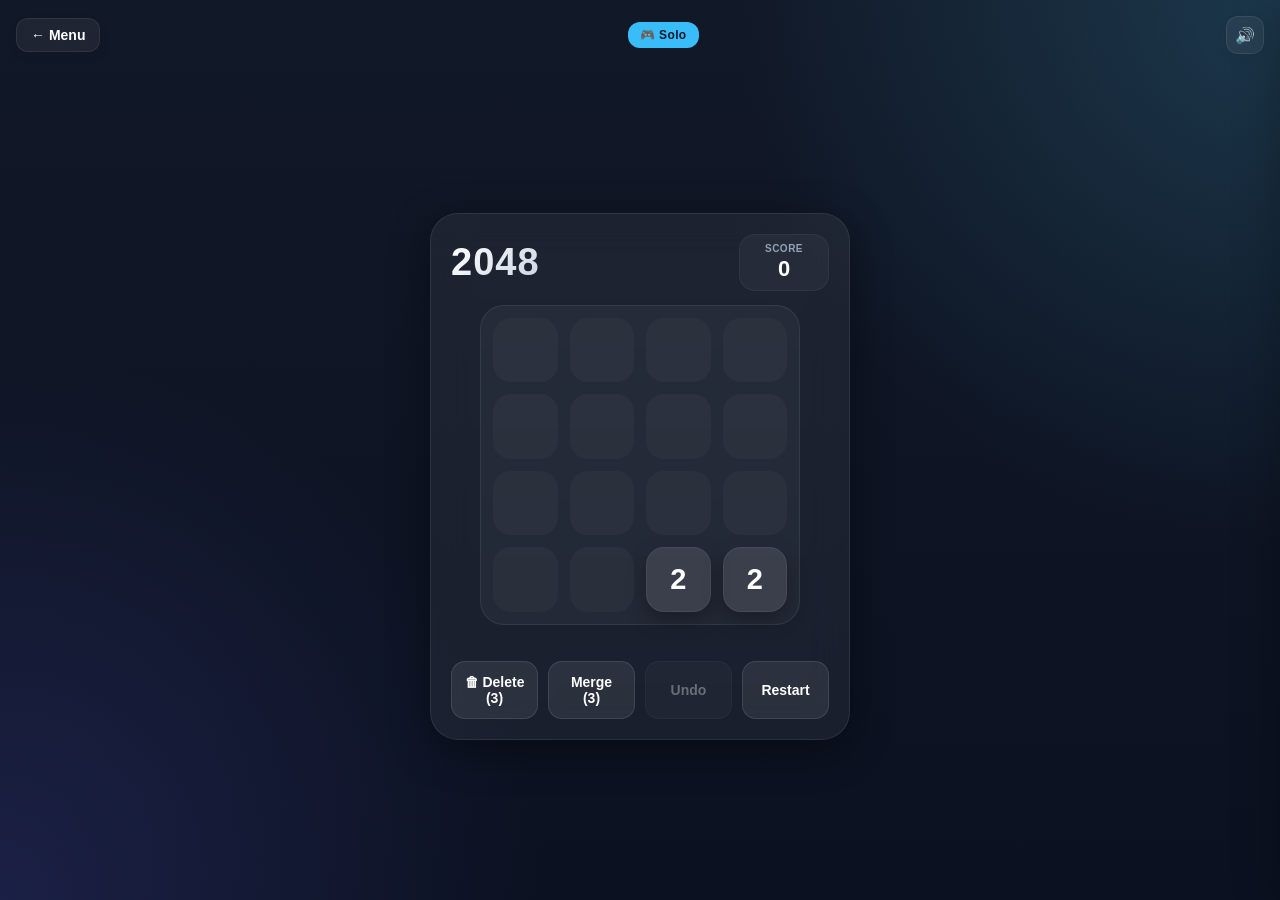
==== games/2048/index.html @ a0310872 "Update text and layout for 2048 game" ====
<!DOCTYPE html>
<html lang="de">
<head>
  <meta charset="UTF-8">
  <meta name="viewport" content="width=device-width, initial-scale=1.0, maximum-scale=1.0, user-scalable=no, viewport-fit=cover">
  <title>2048 – OfflineArcade</title>

  <style>
    :root {
      /* LIGHT MODE VARIABLES (Default) */
      --bg-color: #f8fafc;
      --text-color: #0f172a;
      --text-gradient: linear-gradient(135deg, #0f172a 0%, #3b82f6 100%);
      
      --bg-radial-1: rgba(59, 130, 246, 0.08);
      --bg-radial-2: rgba(147, 51, 234, 0.08);
      --bg-linear: linear-gradient(180deg, #ffffff 0%, #f1f5f9 100%);
      
      --box-bg: rgba(255, 255, 255, 0.7);
      --box-border: rgba(0, 0, 0, 0.08);
      --box-shadow: 0 10px 40px rgba(0, 0, 0, 0.06);
      
      --btn-bg: rgba(0, 0, 0, 0.04);
      --btn-border: rgba(0, 0, 0, 0.08);
      --btn-color: #0f172a;
      --btn-hover-bg: rgba(0, 0, 0, 0.08);
      --btn-hover-border: rgba(59, 130, 246, 0.4);
      --btn-active-bg: #3b82f6;
      --btn-active-color: white;
      
      --score-bg: rgba(0, 0, 0, 0.03);
      --score-border: rgba(0, 0, 0, 0.04);
      --score-title: #475569;
      --accent: #3b82f6;
      --accent-glow: rgba(59, 130, 246, 0.35);
    }

    body.dark-mode {
      /* DARK MODE VARIABLES */
      --bg-color: #0f172a;
      --text-color: #ffffff;
      --text-gradient: linear-gradient(135deg, #ffffff 0%, #cbd5e1 100%);
      
      --bg-radial-1: rgba(76, 201, 240, 0.18);
      --bg-radial-2: rgba(99, 102, 241, 0.18);
      --bg-linear: linear-gradient(180deg, #111827 0%, #0b1120 100%);
      
      --box-bg: rgba(255, 255, 255, 0.06);
      --box-border: rgba(255, 255, 255, 0.08);
      --box-shadow: 0 10px 40px rgba(0, 0, 0, 0.4);
      
      --btn-bg: rgba(255, 255, 255, 0.08);
      --btn-border: rgba(255, 255, 255, 0.1);
      --btn-color: #ffffff;
      --btn-hover-bg: rgba(255, 255, 255, 0.16);
      --btn-hover-border: rgba(76, 201, 240, 0.4);
      --btn-active-bg: #38bdf8;
      --btn-active-color: #0f172a;
      
      --score-bg: rgba(255, 255, 255, 0.04);
      --score-border: rgba(255, 255, 255, 0.05);
      --score-title: #94a3b8;
      --accent: #38bdf8;
      --accent-glow: rgba(56, 189, 248, 0.35);
    }

    * {
      margin: 0;
      padding: 0;
      box-sizing: border-box;
      -webkit-tap-highlight-color: transparent;
    }

    html, body {
      margin: 0;
      padding: 0;
      width: 100%;
      height: 100%;
      overflow: hidden;
      font-family: -apple-system, BlinkMacSystemFont, "Segoe UI", Roboto, Arial, sans-serif;
      color: var(--text-color);
      background: var(--bg-color);
      transition: color 0.3s ease, background-color 0.3s ease;
    }

    body {
      position: fixed;
      inset: 0;
    }

    .background {
      position: fixed;
      inset: 0;
      background:
        radial-gradient(circle at top right, var(--bg-radial-1), transparent 35%),
        radial-gradient(circle at bottom left, var(--bg-radial-2), transparent 35%),
        var(--bg-linear);
      z-index: 0;
      transition: background 0.4s ease;
    }

    /* Fixed Navigation Header */
    .game-header {
      position: fixed;
      top: 0;
      left: 0;
      right: 0;
      padding: max(16px, env(safe-area-inset-top)) 16px 10px;
      display: flex;
      justify-content: space-between;
      align-items: center;
      z-index: 100;
      pointer-events: none;
    }

    .back-btn, #mute-btn, #chat-btn {
      pointer-events: auto;
      border: none;
      background: var(--box-bg);
      backdrop-filter: blur(12px);
      -webkit-backdrop-filter: blur(12px);
      border: 1px solid var(--box-border);
      color: var(--text-color);
      padding: 8px 14px;
      border-radius: 12px;
      font-size: 14px;
      font-weight: 700;
      cursor: pointer;
      text-decoration: none;
      display: flex;
      align-items: center;
      justify-content: center;
      transition: transform 0.2s, background-color 0.2s, border-color 0.2s, color 0.2s;
      box-shadow: 0 4px 12px rgba(0, 0, 0, 0.05);
    }

    #mute-btn, #chat-btn {
      width: 38px;
      height: 38px;
      padding: 0;
      font-size: 16px;
      position: relative;
    }

    .back-btn:hover, #mute-btn:hover, #chat-btn:hover {
      transform: translateY(-2px);
      background: var(--btn-hover-bg);
      border-color: var(--btn-hover-border);
    }

    .back-btn:active, #mute-btn:active, #chat-btn:active {
      transform: scale(0.95);
    }

    .header-right {
      display: flex;
      gap: 8px;
      pointer-events: auto;
    }

    .chat-badge-hdr {
      position: absolute;
      top: -4px;
      right: -4px;
      background: #ef4444;
      color: #fff;
      font-size: 9px;
      font-weight: 800;
      width: 16px;
      height: 16px;
      border-radius: 50%;
      display: none;
      align-items: center;
      justify-content: center;
      border: 2px solid var(--bg-color);
    }

    .mode-badge {
      pointer-events: none;
      background: var(--btn-active-bg);
      color: var(--btn-active-color);
      padding: 6px 12px;
      border-radius: 12px;
      font-size: 12px;
      font-weight: 800;
      letter-spacing: 0.4px;
    }

    .container {
      position: relative;
      z-index: 1;
      width: 100%;
      height: 100%;
      display: flex;
      justify-content: center;
      align-items: center;
      padding: max(72px, env(safe-area-inset-top) + 56px) 16px max(20px, env(safe-area-inset-bottom) + 10px);
      overflow: hidden;
    }

    .game-box {
      width: 100%;
      max-width: 420px;
      max-height: 100%;
      background: var(--box-bg);
      border: 1px solid var(--box-border);
      border-radius: 28px;
      padding: 20px;
      backdrop-filter: blur(20px);
      -webkit-backdrop-filter: blur(20px);
      box-shadow: var(--box-shadow);
      transition: background-color 0.3s, border-color 0.3s, box-shadow 0.3s;
      display: flex;
      flex-direction: column;
      overflow: hidden;
    }

    .title-section {
      display: flex;
      justify-content: space-between;
      align-items: center;
      margin-bottom: 10px;
      flex-shrink: 0;
    }

    .title {
      font-size: 38px;
      font-weight: 900;
      letter-spacing: 1px;
      background: var(--text-gradient);
      -webkit-background-clip: text;
      -webkit-text-fill-color: transparent;
    }

    .opponent-bar {
      display: none;
      align-items: center;
      gap: 10px;
      margin-bottom: 10px;
      padding: 10px 14px;
      background: linear-gradient(135deg, rgba(34, 197, 94, 0.12), rgba(56, 189, 248, 0.08));
      border: 1px solid rgba(34, 197, 94, 0.25);
      border-radius: 16px;
      flex-shrink: 0;
    }

    .opponent-bar.show {
      display: flex;
    }

    .opp-avatar {
      width: 34px;
      height: 34px;
      border-radius: 50%;
      background: linear-gradient(135deg, var(--accent), #8b5cf6);
      display: flex;
      align-items: center;
      justify-content: center;
      font-size: 14px;
      font-weight: 800;
      color: #fff;
      flex-shrink: 0;
    }

    .opp-name {
      font-size: 13px;
      font-weight: 700;
    }

    .opp-role {
      font-size: 11px;
      opacity: 0.55;
      margin-top: 1px;
    }

    /* Scoreboards */
    .score-box {
      background: var(--score-bg);
      border: 1px solid var(--score-border);
      border-radius: 16px;
      padding: 8px 14px;
      text-align: center;
      min-width: 90px;
      transition: background-color 0.3s, border-color 0.3s;
    }

    .score-label {
      color: var(--score-title);
      margin-bottom: 2px;
      font-size: 10px;
      font-weight: 700;
      text-transform: uppercase;
      letter-spacing: 0.5px;
    }

    .score-value {
      font-size: 22px;
      font-weight: 800;
    }

    .multi-scoreboard {
      display: flex;
      justify-content: space-between;
      gap: 10px;
      margin-bottom: 10px;
      flex-shrink: 0;
    }

    .multi-score-box {
      flex: 1;
      background: var(--score-bg);
      border: 1px solid var(--score-border);
      border-radius: 16px;
      padding: 10px;
      text-align: center;
      transition: background-color 0.3s, border-color 0.3s;
    }

    .multi-score-label {
      color: var(--score-title);
      margin-bottom: 4px;
      font-size: 11px;
      font-weight: 700;
      text-transform: uppercase;
    }

    .multi-score-value {
      font-size: 22px;
      font-weight: 800;
    }

    .board-wrapper {
      flex: 1;
      min-height: 0;
      display: flex;
      align-items: center;
      justify-content: center;
      width: 100%;
      margin: 4px 0;
    }

    .board {
      position: relative;
      background: rgba(0, 0, 0, 0.05);
      border: 1px solid var(--box-border);
      padding: 12px;
      border-radius: 24px;
      width: 320px;
      height: 320px;
      aspect-ratio: 1;
      max-width: 100%;
      max-height: 100%;
      box-sizing: border-box;
      touch-action: none;
      user-select: none;
      margin: 0 auto;
    }

    body.dark-mode .board {
      background: rgba(255, 255, 255, 0.04);
    }

    .grid-cells {
      display: grid;
      grid-template-columns: repeat(4, 1fr);
      gap: 12px;
      width: 100%;
      height: 100%;
    }

    .cell {
      aspect-ratio: 1;
      border-radius: 18px;
      background: rgba(0, 0, 0, 0.04);
    }

    body.dark-mode .cell {
      background: rgba(255, 255, 255, 0.03);
    }

    .tiles-container {
      position: absolute;
      top: 12px;
      left: 12px;
      right: 12px;
      bottom: 12px;
    }

    .tile {
      position: absolute;
      display: flex;
      align-items: center;
      justify-content: center;
      font-weight: 900;
      border-radius: 18px;
      box-shadow: 0 6px 14px rgba(0, 0, 0, 0.08);
      transition: left 0.14s cubic-bezier(0.25, 0.46, 0.45, 0.94), top 0.14s cubic-bezier(0.25, 0.46, 0.45, 0.94);
      user-select: none;
    }

    body.dark-mode .tile {
      box-shadow: 0 8px 20px rgba(0, 0, 0, 0.3);
    }

    .tile.new {
      animation: pop 0.14s ease-out forwards;
    }

    .tile.merged-pop {
      animation: mergePop 0.2s cubic-bezier(0.175, 0.885, 0.32, 1.275) forwards;
      z-index: 5;
    }

    @keyframes pop {
      0% { transform: scale(0.6); opacity: 0; }
      100% { transform: scale(1); opacity: 1; }
    }

    @keyframes mergePop {
      0% { transform: scale(1); }
      50% { transform: scale(1.15); }
      100% { transform: scale(1); }
    }

    /* Tile Colors */
    .tile-2 { background: #f8fafc; color: #111827; }
    .tile-4 { background: #f1f5f9; color: #111827; }
    .tile-8 { background: #e2e8f0; color: #111827; }
    .tile-16 { background: #cbd5e1; color: #0f172a; }
    .tile-32 { background: #3b82f6; color: white; }
    .tile-64 { background: #2563eb; color: white; }
    .tile-128 { background: #1d4ed8; color: white; }
    .tile-256 { background: #8b5cf6; color: white; }
    .tile-512 { background: #7c3aed; color: white; }
    .tile-1024 { background: #db2777; color: white; }
    .tile-2048 { background: #f59e0b; color: white; box-shadow: 0 0 15px rgba(245, 158, 11, 0.4); }

    body.dark-mode .tile-2 { background: rgba(255, 255, 255, 0.08); color: #ffffff; border: 1px solid rgba(255, 255, 255, 0.06); }
    body.dark-mode .tile-4 { background: rgba(255, 255, 255, 0.13); color: #ffffff; border: 1px solid rgba(255, 255, 255, 0.1); }
    body.dark-mode .tile-8 { background: rgba(59, 130, 246, 0.18); color: #60a5fa; border: 1px solid rgba(59, 130, 246, 0.25); }
    body.dark-mode .tile-16 { background: rgba(59, 130, 246, 0.32); color: #93c5fd; border: 1px solid rgba(59, 130, 246, 0.4); }
    body.dark-mode .tile-32 { background: rgba(139, 92, 246, 0.28); color: #c4b5fd; border: 1px solid rgba(139, 92, 246, 0.4); }
    body.dark-mode .tile-64 { background: rgba(139, 92, 246, 0.42); color: #d8b4fe; border: 1px solid rgba(139, 92, 246, 0.55); }
    body.dark-mode .tile-128 { background: rgba(236, 72, 153, 0.28); color: #f9a8d4; border: 1px solid rgba(236, 72, 153, 0.4); }
    body.dark-mode .tile-256 { background: rgba(236, 72, 153, 0.42); color: #fbcfe8; border: 1px solid rgba(236, 72, 153, 0.55); }
    body.dark-mode .tile-512 { background: rgba(244, 63, 94, 0.32); color: #fda4af; border: 1px solid rgba(244, 63, 94, 0.45); }
    body.dark-mode .tile-1024 { background: rgba(244, 63, 94, 0.48); color: #fecdd3; border: 1px solid rgba(244, 63, 94, 0.65); }
    body.dark-mode .tile-2048 { background: rgba(245, 158, 11, 0.38); color: #fde047; border: 1px solid rgba(245, 158, 11, 0.55); box-shadow: 0 0 20px rgba(245, 158, 11, 0.5); }

    .tile.waiting-turn {
      opacity: 0.6;
    }

    .controls {
      margin-top: 8px;
      display: grid;
      grid-template-columns: 1fr 1fr;
      gap: 10px;
      flex-shrink: 0;
    }

    .controls.three-buttons {
      grid-template-columns: 1fr 1fr 1fr;
    }

    .controls.four-buttons {
      grid-template-columns: repeat(4, 1fr);
    }

    button {
      border: none;
      border-radius: 14px;
      padding: 12px;
      font-size: 14px;
      font-weight: 700;
      cursor: pointer;
      background: var(--btn-bg);
      border: 1px solid var(--btn-border);
      color: var(--btn-color);
      transition: background-color 0.2s, transform 0.1s, border-color 0.2s, color 0.2s;
    }

    button:hover {
      background: var(--btn-hover-bg);
      border-color: var(--btn-hover-border);
    }

    button:active {
      transform: scale(0.97);
    }

    button.active {
      background: var(--btn-active-bg);
      color: var(--btn-active-color);
      border-color: var(--btn-active-bg);
      box-shadow: 0 4px 12px rgba(59, 130, 246, 0.2);
    }

    body.dark-mode button.active {
      box-shadow: 0 4px 12px rgba(76, 201, 240, 0.2);
    }

    button.disabled {
      opacity: 0.35;
      pointer-events: none;
    }

    .message {
      margin-top: 6px;
      text-align: center;
      font-size: 14px;
      font-weight: 700;
      min-height: 18px;
      opacity: 0.9;
      flex-shrink: 0;
    }

    /* Delete / Merge interactive states */
    body.delete-active .tile {
      animation: wiggle 0.22s infinite alternate ease-in-out;
      cursor: pointer;
    }

    body.merge-active .tile {
      animation: pulse-glow 0.35s infinite alternate ease-in-out;
      cursor: pointer;
    }

    @keyframes wiggle {
      0% { transform: rotate(-1.5deg) scale(0.98); }
      100% { transform: rotate(1.5deg) scale(1.02); }
    }

    @keyframes pulse-glow {
      0% { box-shadow: 0 0 5px rgba(59, 130, 246, 0.4); transform: scale(0.98); }
      100% { box-shadow: 0 0 16px rgba(59, 130, 246, 0.8); transform: scale(1.02); }
    }

    /* Screen overlays */
    .overlay {
      position: absolute;
      inset: 12px;
      border-radius: 20px;
      background: rgba(15, 23, 42, 0.75);
      backdrop-filter: blur(8px);
      -webkit-backdrop-filter: blur(8px);
      display: none;
      flex-direction: column;
      align-items: center;
      justify-content: center;
      gap: 16px;
      z-index: 100;
    }

    .overlay.visible {
      display: flex;
    }

    .overlay-title {
      font-size: 32px;
      font-weight: 900;
      color: white;
    }

    .overlay-sub {
      font-size: 14px;
      color: rgba(255, 255, 255, 0.8);
      margin-bottom: 8px;
    }

    .overlay-btn {
      padding: 10px 24px;
      border-radius: 12px;
      border: none;
      background: #3b82f6;
      color: white;
      font-size: 14px;
      font-weight: 700;
      cursor: pointer;
      transition: transform 0.2s, opacity 0.2s;
    }

    .overlay-btn:hover {
      transform: translateY(-1px);
      opacity: 0.95;
    }

    /* ── Local Chat (for multiplayer) ── */
    .chat-overlay-local{position:fixed;inset:0;background:rgba(0,0,0,.45);backdrop-filter:blur(4px);z-index:300;opacity:0;pointer-events:none;transition:opacity .3s;}
    .chat-overlay-local.open{opacity:1;pointer-events:auto;}
    .chat-drawer-local{position:fixed;right:0;top:0;bottom:0;width:min(340px,92vw);background:var(--box-bg);border-left:1px solid var(--box-border);z-index:400;transform:translateX(100%);transition:transform .3s cubic-bezier(.4,0,.2,1);display:flex;flex-direction:column;box-shadow:-8px 0 40px rgba(0,0,0,.2);backdrop-filter:blur(20px);-webkit-backdrop-filter:blur(20px);}
    .chat-drawer-local.open{transform:translateX(0);}
    .chat-header-local{display:flex;align-items:center;justify-content:space-between;padding:max(52px,env(safe-area-inset-top)) 16px 14px;border-bottom:1px solid var(--box-border);flex-shrink:0;}
    .chat-title-local{font-size:16px;font-weight:800;}
    .chat-close-local{border:1px solid var(--btn-border);background:var(--btn-bg);border:1px solid var(--btn-border);color:var(--text-color);width:30px;height:30px;border-radius:9px;font-size:14px;cursor:pointer;display:flex;align-items:center;justify-content:center;}
    .chat-messages-local{flex:1;overflow-y:auto;padding:14px;display:flex;flex-direction:column;gap:8px;}
    .chat-msg-local{max-width:80%;padding:8px 13px;border-radius:18px;font-size:14px;line-height:1.4;word-break:break-word;}
    .chat-msg-local.mine{align-self:flex-end;background:var(--btn-active-bg);color:var(--btn-active-color);border-bottom-right-radius:4px;}
    .chat-msg-local.theirs{align-self:flex-start;background:var(--cell-bg);border:1px solid var(--cell-border);border-bottom-left-radius:4px;}
    .chat-name-local{font-size:10px;font-weight:700;opacity:.55;margin-bottom:3px;}
    .chat-input-row-local{display:flex;gap:8px;padding:10px 14px 8px;border-top:1px solid var(--box-border);flex-shrink:0;}
    .chat-disclaimer-local{font-size:10px;opacity:.4;text-align:center;padding:4px 14px max(8px,env(safe-area-inset-bottom));line-height:1.4;flex-shrink:0;}
    .chat-input-local{flex:1;padding:9px 13px;background:var(--cell-bg);border:1px solid var(--cell-border);border-radius:11px;color:var(--text-color);font-size:14px;outline:none;transition:border-color .2s;}
    .chat-input-local:focus{border-color:var(--accent);}
    .chat-send-local{border:none;background:var(--btn-active-bg);color:var(--btn-active-color);width:42px;height:42px;border-radius:11px;font-size:18px;cursor:pointer;display:flex;align-items:center;justify-content:center;}
    .toast-local{position:fixed;bottom:80px;left:50%;transform:translateX(-50%) translateY(20px);background:rgba(15,23,42,.92);color:#fff;padding:9px 18px;border-radius:50px;font-size:13px;font-weight:600;z-index:700;opacity:0;pointer-events:none;transition:opacity .3s,transform .3s;white-space:nowrap;backdrop-filter:blur(8px);}
    .toast-local.show{opacity:1;transform:translateX(-50%) translateY(0);}
    body.dark-mode .toast-local{background:rgba(255,255,255,.12);}

    /* MOBILES QUERFORMAT (Landscape Optimierung) */
    @media (max-height: 550px) and (orientation: landscape) {
      .container {
        padding: 50px 12px 6px;
        height: auto;
        min-height: 100vh;
      }
      
      .game-box {
        max-width: 680px;
        display: grid;
        grid-template-columns: 1fr 1fr;
        gap: 20px;
        padding: 14px;
        align-items: center;
      }
      
      .title-section {
        flex-direction: column;
        align-items: flex-start;
        margin-bottom: 0;
        gap: 8px;
      }

      .title {
        font-size: 26px;
      }

      .score-box {
        padding: 6px 10px;
        min-width: 80px;
      }

      .score-value {
        font-size: 18px;
      }

      .opponent-bar {
        margin-bottom: 6px;
        padding: 8px 12px;
      }

      .multi-scoreboard {
        flex-direction: column;
        gap: 6px;
        margin-bottom: 8px;
        width: 100%;
      }

      .multi-score-box {
        padding: 6px;
        display: flex;
        justify-content: space-between;
        align-items: center;
      }

      .multi-score-label {
        margin-bottom: 0;
        font-size: 11px;
      }

      .multi-score-value {
        font-size: 18px;
      }

      .controls {
        margin-top: 8px;
        gap: 6px;
      }

      button {
        padding: 8px;
        font-size: 12px;
        border-radius: 8px;
      }

      .message {
        margin-top: 6px;
        font-size: 13px;
      }
    }

    @media (max-width: 360px) {
      .game-box {
        padding: 16px;
      }
      .title {
        font-size: 28px;
      }
      .score-box {
        min-width: 70px;
        padding: 6px 8px;
      }
      .score-value {
        font-size: 18px;
      }
      .cell, .tile {
        border-radius: 12px;
      }
    }
  </style>
</head>
<body>
  <div class="background"></div>

  <!-- Navigation Header -->
  <div class="game-header">
    <a href="../../index.html" class="back-btn" id="backBtn">← Menu</a>
    <span class="mode-badge" id="modeBadge">Solo</span>
    <div class="header-right">
      <button id="chat-btn" title="Chat" style="display:none;">💬<span class="chat-badge-hdr" id="chatBadgeHdr"></span></button>
      <button id="mute-btn" title="Mute audio">🔊</button>
    </div>
  </div>

  <div class="container">
    <div class="game-box">

      <div class="title-section">
        <div class="title">2048</div>
        
        <!-- Opponent bar (online mode only) -->
        <div class="opponent-bar" id="opponentBar">
          <div class="opp-avatar" id="oppAvatar">?</div>
          <div>
            <div class="opp-name" id="oppName">Opponent</div>
            <div class="opp-role" id="oppRole">O</div>
          </div>
        </div>

        <!-- Solo Score Box -->
        <div class="score-box" id="soloScoreBox">
          <div class="score-label">Score</div>
          <div class="score-value" id="score">0</div>
        </div>
      </div>

      <!-- Multiplayer/Bot Scoreboard -->
      <div class="multi-scoreboard" id="scoreboard" style="display:none;">
        <div class="multi-score-box">
          <div class="multi-score-label" id="p1Label">👤 You</div>
          <div class="multi-score-value" id="p1Score">0</div>
        </div>
        <div class="multi-score-box">
          <div class="multi-score-label" id="p2Label">Opponent</div>
          <div class="multi-score-value" id="p2Score">0</div>
        </div>
      </div>

      <div class="board-wrapper">
        <div class="board" id="board">
          <div class="grid-cells">
            <div class="cell"></div><div class="cell"></div><div class="cell"></div><div class="cell"></div>
            <div class="cell"></div><div class="cell"></div><div class="cell"></div><div class="cell"></div>
            <div class="cell"></div><div class="cell"></div><div class="cell"></div><div class="cell"></div>
            <div class="cell"></div><div class="cell"></div><div class="cell"></div><div class="cell"></div>
          </div>
          <div class="tiles-container" id="tiles-container"></div>
          
          <!-- Game Screen Overlay -->
          <div class="overlay" id="overlay">
            <div class="overlay-title" id="overlay-title">Game Over</div>
            <div class="overlay-sub" id="overlay-sub">No more moves!</div>
            <button class="overlay-btn" id="overlay-btn">Try Again</button>
          </div>
        </div>
      </div>

      <div class="message" id="message"></div>

      <!-- Controls Wrapper -->
      <div class="controls four-buttons" id="controlsWrap">
        <button id="trashBtn">🗑 Delete (<span id="trashCount">3</span>)</button>
        <button id="mergeBtn">Merge (<span id="mergeCount">3</span>)</button>
        <button id="undoBtn">Undo</button>
        <button id="restartBtn">Restart</button>
      </div>

    </div>
  </div>

  <!-- Local Chat (for multiplayer) -->
  <div class="chat-overlay-local" id="chatOverlay"></div>
  <div class="chat-drawer-local" id="chatDrawer">
    <div class="chat-header-local">
      <span class="chat-title-local">💬 Chat – <span id="chatWith">Opponent</span></span>
      <div style="display:flex; gap: 6px;">
        <button class="chat-close-local" id="chatDeleteBtn" title="Clear chat history" style="margin-right: 0; font-size: 13px;">🗑️</button>
        <button class="chat-close-local" id="chatClose">✕</button>
      </div>
    </div>
    <div class="chat-messages-local" id="chatMessages"></div>
    
    <!-- Confirm chat deletion box -->
    <div id="chatConfirmDelete" style="display:none; position:absolute; inset: 0; background:rgba(15,23,42,0.9); backdrop-filter:blur(6px); z-index:500; flex-direction:column; align-items:center; justify-content:center; padding:24px; gap:16px;">
      <div style="font-size:16px; font-weight:800; text-align:center; color:white;">Delete chat history?</div>
      <div style="font-size:12px; opacity:0.6; text-align:center; color:rgba(255,255,255,0.7);">This action cannot be undone.</div>
      <div style="display:flex; gap:12px; width:100%;">
        <button class="overlay-btn" id="confirmDeleteYes" style="flex:1; background:#ef4444; color:white; border-color:transparent; padding: 10px; font-size: 13px; font-weight: 700; border-radius: 10px;">Yes</button>
        <button class="overlay-btn" id="confirmDeleteNo" style="flex:1; background:rgba(255,255,255,0.1); border:1px solid rgba(255,255,255,0.2); padding: 10px; font-size: 13px; font-weight: 700; border-radius: 10px;">Cancel</button>
      </div>
    </div>

    <div class="chat-input-row-local">
      <input type="text" class="chat-input-local" id="chatInput" placeholder="Message…" maxlength="200">
      <button class="chat-send-local" id="chatSend">➤</button>
    </div>
    <p class="chat-disclaimer-local">Chats are stored locally on your device (max 100 messages).</p>
  </div>

  <div class="toast-local" id="toast"></div>

  <script src="../../multiplayer.js"></script>
  <script>
    const gameMP = (window.parent && window.parent !== window && window.parent.MP) ? window.parent.MP : MP;

    const gameMode  = localStorage.getItem('gameMode') || 'solo'; // solo | bot | multi
    const myName    = localStorage.getItem('playerName') || 'Du';
    const mpRole    = localStorage.getItem('mpRole') || 'X'; // X=host, O=guest

    const board = document.getElementById('board');
    const tilesContainer = document.getElementById('tiles-container');
    const scoreElement = document.getElementById('score');
    const messageElement = document.getElementById('message');
    const restartBtn = document.getElementById('restartBtn');
    const trashBtn = document.getElementById('trashBtn');
    const mergeBtn = document.getElementById('mergeBtn');
    const undoBtn = document.getElementById('undoBtn');
    const trashCountElement = document.getElementById('trashCount');
    const mergeCountElement = document.getElementById('mergeCount');
    const muteBtn = document.getElementById('mute-btn');
    const overlay = document.getElementById('overlay');
    const overlayTitle = document.getElementById('overlay-title');
    const overlaySub = document.getElementById('overlay-sub');
    const overlayBtn = document.getElementById('overlay-btn');
    const backBtn = document.getElementById('backBtn');
    const controlsWrap = document.getElementById('controlsWrap');
    const modeBadge = document.getElementById('modeBadge');
    
    // Opponent info
    const opponentBar = document.getElementById('opponentBar');
    const oppAvatar = document.getElementById('oppAvatar');
    const oppName = document.getElementById('oppName');
    const oppRole = document.getElementById('oppRole');

    // Scoreboard for Multiplayer/Bot
    const soloScoreBox = document.getElementById('soloScoreBox');
    const scoreboard = document.getElementById('scoreboard');
    const p1Label = document.getElementById('p1Label');
    const p2Label = document.getElementById('p2Label');
    const p1ScoreEl = document.getElementById('p1Score');
    const p2ScoreEl = document.getElementById('p2Score');

    // Chat elements
    const chatBtn = document.getElementById('chat-btn');
    const chatBadgeHdr = document.getElementById('chatBadgeHdr');
    const chatOverlay = document.getElementById('chatOverlay');
    const chatDrawer = document.getElementById('chatDrawer');
    const chatClose = document.getElementById('chatClose');
    const chatMessages = document.getElementById('chatMessages');
    const chatWith = document.getElementById('chatWith');
    const chatInput = document.getElementById('chatInput');
    const chatSend = document.getElementById('chatSend');
    const toast = document.getElementById('toast');

    let grid = [];
    let score = 0;
    let tileId = 0;
    
    // Multiplayer/Bot specific scoring
    const scores = { X: 0, O: 0 };
    let currentPlayer = 'X'; // X is host, O is guest/bot
    let myTurn = true;
    let mySymbol = 'X';
    let unreadChat = 0;
    let chatHistory = [];

    // Game Mode modifiers
    let deleteMode = false;
    let mergeMode = false;
    let trashUses = 3;
    let mergeUses = 3;

    // Undo State
    let prevGrid = null;
    let prevScore = 0;
    let prevTrashUses = 3;
    let prevMergeUses = 3;

    let isMuted = false;
    let gameActive = true;
    let hasReachedWin = false;
    let isMoving = false; // Lock swipe inputs during animation

    // Track Tile DOM Elements by ID
    const tileDomElements = new Map();

    // Theme Engine setup
    function applyTheme() {
      const theme = localStorage.getItem('theme') || 'dark';
      document.body.classList.toggle('dark-mode', theme === 'dark');
    }
    applyTheme();

    // Load mute state
    if (localStorage.getItem('mute') === 'true') {
      isMuted = true;
      muteBtn.textContent = '🔇';
    }

    muteBtn.addEventListener('click', () => {
      isMuted = !isMuted;
      localStorage.setItem('mute', isMuted);
      muteBtn.textContent = isMuted ? '🔇' : '🔊';
    });

    /* ═══════════════════════════════════════════════════════
       SOUND SYNTHESIS (Web Audio API)
       ══════════════════════════════════════════════════════ */
    let audioCtx = null;
    function initAudio() {
      if (!audioCtx) {
        audioCtx = new (window.AudioContext || window.webkitAudioContext)();
      }
      if (audioCtx.state === 'suspended') {
        audioCtx.resume();
      }
    }

    ['click', 'touchstart', 'keydown'].forEach(evt => {
      document.addEventListener(evt, initAudio, { once: true, passive: true });
    });

    function playSound(type) {
      if (isMuted) return;
      try {
        initAudio();
        if (!audioCtx) return;
        
        const osc = audioCtx.createOscillator();
        const gainNode = audioCtx.createGain();
        osc.connect(gainNode);
        gainNode.connect(audioCtx.destination);
        
        const now = audioCtx.currentTime;
        
        if (type === 'slide') {
          osc.frequency.setValueAtTime(320, now);
          osc.frequency.exponentialRampToValueAtTime(140, now + 0.08);
          gainNode.gain.setValueAtTime(0.04, now);
          gainNode.gain.exponentialRampToValueAtTime(0.001, now + 0.08);
          osc.start(now);
          osc.stop(now + 0.08);
        } else if (type === 'merge') {
          osc.type = 'triangle';
          osc.frequency.setValueAtTime(440, now);
          osc.frequency.exponentialRampToValueAtTime(880, now + 0.12);
          gainNode.gain.setValueAtTime(0.06, now);
          gainNode.gain.exponentialRampToValueAtTime(0.001, now + 0.12);
          osc.start(now);
          osc.stop(now + 0.12);
        } else if (type === 'win') {
          osc.type = 'sine';
          osc.frequency.setValueAtTime(523.25, now);
          osc.frequency.setValueAtTime(659.25, now + 0.1);
          osc.frequency.setValueAtTime(783.99, now + 0.2);
          osc.frequency.setValueAtTime(1046.50, now + 0.3);
          gainNode.gain.setValueAtTime(0.08, now);
          gainNode.gain.exponentialRampToValueAtTime(0.001, now + 0.55);
          osc.start(now);
          osc.stop(now + 0.55);
        } else if (type === 'over') {
          osc.type = 'sawtooth';
          osc.frequency.setValueAtTime(220, now);
          osc.frequency.linearRampToValueAtTime(80, now + 0.4);
          gainNode.gain.setValueAtTime(0.06, now);
          gainNode.gain.exponentialRampToValueAtTime(0.001, now + 0.4);
          osc.start(now);
          osc.stop(now + 0.4);
        } else if (type === 'spawn') {
          osc.type = 'sine';
          osc.frequency.setValueAtTime(600, now);
          osc.frequency.exponentialRampToValueAtTime(750, now + 0.05);
          gainNode.gain.setValueAtTime(0.02, now);
          gainNode.gain.exponentialRampToValueAtTime(0.001, now + 0.05);
          osc.start(now);
          osc.stop(now + 0.05);
        } else if (type === 'delete') {
          osc.type = 'sawtooth';
          osc.frequency.setValueAtTime(280, now);
          osc.frequency.linearRampToValueAtTime(90, now + 0.15);
          gainNode.gain.setValueAtTime(0.06, now);
          gainNode.gain.exponentialRampToValueAtTime(0.001, now + 0.15);
          osc.start(now);
          osc.stop(now + 0.15);
        } else if (type === 'click') {
          osc.frequency.setValueAtTime(550, now);
          gainNode.gain.setValueAtTime(0.04, now);
          gainNode.gain.exponentialRampToValueAtTime(0.001, now + 0.05);
          osc.start(now);
          osc.stop(now + 0.05);
        }
      } catch (e) {
        console.warn('AudioContext error:', e);
      }
    }

    /* ═══════════════════════════════════════════════════════
       GAME SYSTEM
       ══════════════════════════════════════════════════════ */
    function createEmptyGrid() {
      return [
        [null, null, null, null],
        [null, null, null, null],
        [null, null, null, null],
        [null, null, null, null]
      ];
    }

    function initMode() {
      if (gameMode === 'solo') {
        modeBadge.textContent = '🎮 Solo';
        soloScoreBox.style.display = 'block';
        scoreboard.style.display = 'none';
        opponentBar.classList.remove('show');
        controlsWrap.className = 'controls four-buttons';
        undoBtn.style.display = 'block';
        trashBtn.style.display = 'block';
        mergeBtn.style.display = 'block';
        myTurn = true;
      } else if (gameMode === 'bot') {
        modeBadge.textContent = '🤖 vs. Bot';
        soloScoreBox.style.display = 'none';
        scoreboard.style.display = 'flex';
        opponentBar.classList.remove('show');
        controlsWrap.className = 'controls'; // only restart button
        undoBtn.style.display = 'none';
        trashBtn.style.display = 'none';
        mergeBtn.style.display = 'none';

        p1Label.textContent = '👤 Du';
        p2Label.textContent = '🤖 Bot';
        
        mySymbol = 'X';
        myTurn = true;
        currentPlayer = 'X';
        scores.X = 0;
        scores.O = 0;
      } else if (gameMode === 'multi') {
        modeBadge.textContent = '📡 Online';
        soloScoreBox.style.display = 'none';
        scoreboard.style.display = 'flex';
        chatBtn.style.display = 'flex';
        controlsWrap.className = 'controls';
        undoBtn.style.display = 'none';
        trashBtn.style.display = 'none';
        mergeBtn.style.display = 'none';

        mySymbol = mpRole;
        myTurn = (mySymbol === 'X');
        currentPlayer = 'X';
        scores.X = 0;
        scores.O = 0;

        const opponent = gameMP.opponent || localStorage.getItem('lastOpponent') || 'Opponent';
        localStorage.setItem('lastOpponent', opponent);
        chatWith.textContent = opponent;
        oppAvatar.textContent = opponent[0].toUpperCase();
        oppName.textContent = opponent;
        oppRole.textContent = 'Connected';
        opponentBar.classList.add('show');

        p1Label.textContent = mySymbol === 'X' ? '👤 You' : `👤 ${opponent}`;
        p2Label.textContent = mySymbol === 'O' ? '👤 You' : `👤 ${opponent}`;

        const key = gameMP.opponentDeviceId || 'unknown_peer';
        try { chatHistory = JSON.parse(localStorage.getItem(`chat2048_${key}`) || '[]'); } catch {}
        renderChatHistory();

        setupMultiplayerEvents();
      }
    }

    function init() {
      grid = createEmptyGrid();
      tilesContainer.innerHTML = '';
      tileDomElements.clear();

      score = 0;
      scores.X = 0;
      scores.O = 0;
      currentPlayer = 'X';
      
      tileId = 0;
      trashUses = 3;
      mergeUses = 3;
      deleteMode = false;
      mergeMode = false;
      gameActive = true;
      hasReachedWin = false;
      isMoving = false;

      prevGrid = null;
      prevScore = 0;
      prevTrashUses = 3;
      prevMergeUses = 3;

      overlay.classList.remove('visible');
      messageElement.textContent = '';

      initMode();

      addRandomTile();
      addRandomTile();
      
      updateButtons();
      syncTileDOM();
      updateBoardInteractivity();
    }

    function updateButtons() {
      if (gameMode === 'solo') {
        trashCountElement.textContent = trashUses;
        mergeCountElement.textContent = mergeUses;
        trashBtn.classList.toggle('active', deleteMode);
        mergeBtn.classList.toggle('active', mergeMode);
        undoBtn.classList.toggle('disabled', !prevGrid);
        trashBtn.classList.toggle('disabled', trashUses <= 0);
        mergeBtn.classList.toggle('disabled', mergeUses <= 0);
        document.body.classList.toggle('delete-active', deleteMode);
        document.body.classList.toggle('merge-active', mergeMode);
      }
    }

    function addRandomTile() {
      const empty = [];
      for (let r = 0; r < 4; r++) {
        for (let c = 0; c < 4; c++) {
          if (grid[r][c] === null) {
            empty.push({ r, c });
          }
        }
      }

      if (empty.length === 0) return;

      const spot = empty[Math.floor(Math.random() * empty.length)];
      const value = Math.random() < 0.9 ? 2 : 4;

      grid[spot.r][spot.c] = {
        id: ++tileId,
        value: value,
        mergedFrom: null,
        isMerged: false
      };
    }

    function copyGrid(matrix) {
      return matrix.map(row => 
        row.map(cell => cell ? { ...cell } : null)
      );
    }

    function syncTileDOM() {
      const containerWidth = tilesContainer.clientWidth;
      if (containerWidth <= 0) return; // Wait for layout visibility

      const gap = 12;
      const tileSize = (containerWidth - gap * 3) / 4;
      const currentIds = new Set();
      
      for (let r = 0; r < 4; r++) {
        for (let c = 0; c < 4; c++) {
          const tile = grid[r][c];
          if (!tile) continue;
          
          currentIds.add(tile.id);
          
          let el = tileDomElements.get(tile.id);
          if (!el) {
            el = document.createElement('div');
            el.textContent = tile.value;
            el.dataset.id = tile.id;
            
            el.addEventListener('click', (e) => {
              const row = parseInt(e.currentTarget.dataset.row);
              const col = parseInt(e.currentTarget.dataset.col);
              tileClick(row, col);
            });
            
            tilesContainer.appendChild(el);
            tileDomElements.set(tile.id, el);
            
            if (tile.isMerged) {
              el.className = `tile tile-${tile.value} merged-pop`;
            } else {
              el.className = `tile tile-${tile.value} new`;
            }
          } else {
            el.textContent = tile.value;
            el.className = `tile tile-${tile.value}`;
          }
          
          el.dataset.row = r;
          el.dataset.col = c;
          
          el.style.width = tileSize + 'px';
          el.style.height = tileSize + 'px';
          el.style.left = c * (tileSize + gap) + 'px';
          el.style.top = r * (tileSize + gap) + 'px';
          
          const baseFontSize = tileSize * 0.45;
          if (tile.value >= 1024) {
            el.style.fontSize = (baseFontSize * 0.72) + 'px';
          } else if (tile.value >= 128) {
            el.style.fontSize = (baseFontSize * 0.85) + 'px';
          } else {
            el.style.fontSize = baseFontSize + 'px';
          }

          // Visual cue for who can move in multiplayer
          const isMyTurnNow = (gameMode !== 'multi') || (currentPlayer === mySymbol);
          el.classList.toggle('waiting-turn', !isMyTurnNow);
        }
      }
      
      // Clean up orphaned DOM elements
      for (const [id, el] of tileDomElements.entries()) {
        if (!currentIds.has(id)) {
          el.remove();
          tileDomElements.delete(id);
        }
      }
      
      if (gameMode === 'solo') {
        scoreElement.textContent = score;
      } else {
        p1ScoreEl.textContent = scores.X;
        p2ScoreEl.textContent = scores.O;
      }
      updateButtons();
    }

    function updateBoardInteractivity() {
      if (gameMode !== 'multi') return;
      const isMyTurnNow = (currentPlayer === mySymbol) && gameActive;
      
      // Update tile styling
      tileDomElements.forEach((el) => {
        el.classList.toggle('waiting-turn', !isMyTurnNow);
      });

      if (isMyTurnNow) {
        messageElement.textContent = `✅ Your Turn`;
      } else {
        messageElement.textContent = `⏳ ${gameMP.opponent || 'Opponent'}'s Turn…`;
      }
    }

    function animateMovements(oldGrid, newGrid) {
      const containerWidth = tilesContainer.clientWidth;
      if (containerWidth <= 0) return;

      const gap = 12;
      const tileSize = (containerWidth - gap * 3) / 4;

      function getCoords(r, c) {
        return {
          left: c * (tileSize + gap) + 'px',
          top: r * (tileSize + gap) + 'px'
        };
      }

      const targets = new Map();
      
      for (let r = 0; r < 4; r++) {
        for (let c = 0; c < 4; c++) {
          const tile = newGrid[r][c];
          if (!tile) continue;
          
          if (tile.mergedFrom) {
            targets.set(tile.mergedFrom[0], { r, c });
            targets.set(tile.mergedFrom[1], { r, c });
          } else {
            targets.set(tile.id, { r, c });
          }
        }
      }

      for (let r = 0; r < 4; r++) {
        for (let c = 0; c < 4; c++) {
          const tile = oldGrid[r][c];
          if (!tile) continue;
          
          const dest = targets.get(tile.id);
          if (dest) {
            const el = tileDomElements.get(tile.id);
            if (el) {
              const coords = getCoords(dest.r, dest.c);
              el.style.left = coords.left;
              el.style.top = coords.top;
            }
          }
        }
      }
    }

    function tileClick(r, c) {
      if (gameMode !== 'solo') return; // powerups are disabled in Multi/Bot mode
      
      if (deleteMode) {
        if (grid[r][c] !== null && trashUses > 0) {
          playSound('delete');
          
          prevGrid = copyGrid(grid);
          prevScore = score;
          prevTrashUses = trashUses;
          prevMergeUses = mergeUses;

          grid[r][c] = null;
          trashUses--;
          deleteMode = false;
          isMoving = false;
          
          updateButtons();
          syncTileDOM();
          
          if (!canMove() && grid.flat().filter(x => x).length === 16) {
            messageElement.textContent = 'Game Over';
            showOverlay('over');
          }
        }
        return;
      }

      if (mergeMode) {
        const targetTile = grid[r][c];
        if (targetTile !== null && mergeUses > 0) {
          const value = targetTile.value;
          let total = 0;
          const positions = [];

          for (let y = 0; y < 4; y++) {
            for (let x = 0; x < 4; x++) {
              if (grid[y][x] && grid[y][x].value === value) {
                total += value;
                positions.push({ y, x });
              }
            }
          }

          if (positions.length <= 1) {
            mergeMode = false;
            updateButtons();
            return;
          }

          playSound('merge');
          
          prevGrid = copyGrid(grid);
          prevScore = score;
          prevTrashUses = trashUses;
          prevMergeUses = mergeUses;

          let finalValue = 2;
          while (finalValue * 2 <= total) {
            finalValue *= 2;
          }

          positions.forEach(pos => {
            grid[pos.y][pos.x] = null;
          });

          grid[r][c] = {
            id: ++tileId,
            value: finalValue,
            mergedFrom: null,
            isMerged: true
          };

          mergeUses--;
          mergeMode = false;
          isMoving = false;

          updateButtons();
          syncTileDOM();

          if (hasWon()) {
            messageElement.textContent = 'Du hast 2048 erreicht!';
            if (!hasReachedWin) {
              showOverlay('win');
            }
          }
        }
      }
    }

    /* ═══════════════════════════════════════════════════════
       SLIDE MOVEMENT LOGIC
       ══════════════════════════════════════════════════════ */
    function slideRowLeft(row) {
      const newRow = [null, null, null, null];
      let targetCol = 0;
      let rowScore = 0;
      let rowMoved = false;

      for (let c = 0; c < 4; c++) {
        const tile = row[c];
        if (!tile) continue;

        let nextTile = null;
        let nextCol = -1;
        for (let x = c + 1; x < 4; x++) {
          if (row[x]) {
            nextTile = row[x];
            nextCol = x;
            break;
          }
        }

        if (nextTile && nextTile.value === tile.value) {
          const newVal = tile.value * 2;
          newRow[targetCol] = {
            id: ++tileId,
            value: newVal,
            mergedFrom: [tile.id, nextTile.id],
            isMerged: true
          };
          rowScore += newVal;
          rowMoved = true;
          c = nextCol; // skip merged
        } else {
          newRow[targetCol] = {
            id: tile.id,
            value: tile.value,
            mergedFrom: null,
            isMerged: false
          };
          if (c !== targetCol) {
            rowMoved = true;
          }
        }
        targetCol++;
      }

      return { newRow, rowScore, rowMoved };
    }

    // Pure slide simulator for Bot evaluation without mutating tileId or global values
    function slideRowLeftSim(row) {
      const newRow = [null, null, null, null];
      let targetCol = 0;
      let rowScore = 0;
      let rowMoved = false;

      for (let c = 0; c < 4; c++) {
        const tile = row[c];
        if (!tile) continue;

        let nextTile = null;
        let nextCol = -1;
        for (let x = c + 1; x < 4; x++) {
          if (row[x]) {
            nextTile = row[x];
            nextCol = x;
            break;
          }
        }

        if (nextTile && nextTile.value === tile.value) {
          const newVal = tile.value * 2;
          newRow[targetCol] = {
            id: 0,
            value: newVal,
            mergedFrom: null,
            isMerged: false
          };
          rowScore += newVal;
          rowMoved = true;
          c = nextCol;
        } else {
          newRow[targetCol] = {
            id: tile.id,
            value: tile.value,
            mergedFrom: null,
            isMerged: false
          };
          if (c !== targetCol) {
            rowMoved = true;
          }
        }
        targetCol++;
      }

      return { newRow, rowScore, rowMoved };
    }

    function rotate90CW(matrix) {
      const result = Array.from({length: 4}, () => Array(4).fill(null));
      for (let r = 0; r < 4; r++) {
        for (let c = 0; c < 4; c++) {
          result[c][3 - r] = matrix[r][c];
        }
      }
      return result;
    }

    function rotate90CCW(matrix) {
      const result = Array.from({length: 4}, () => Array(4).fill(null));
      for (let r = 0; r < 4; r++) {
        for (let c = 0; c < 4; c++) {
          result[3 - c][r] = matrix[r][c];
        }
      }
      return result;
    }

    function rotate180(matrix) {
      const result = Array.from({length: 4}, () => Array(4).fill(null));
      for (let r = 0; r < 4; r++) {
        for (let c = 0; c < 4; c++) {
          result[3 - r][3 - c] = matrix[r][c];
        }
      }
      return result;
    }

    function getNextState(direction) {
      let tempGrid = copyGrid(grid);

      if (direction === 'up') {
        tempGrid = rotate90CCW(tempGrid);
      } else if (direction === 'right') {
        tempGrid = rotate180(tempGrid);
      } else if (direction === 'down') {
        tempGrid = rotate90CW(tempGrid);
      }

      let moved = false;
      let slideScore = 0;
      const newTempGrid = [];

      for (let r = 0; r < 4; r++) {
        const row = tempGrid[r];
        const { newRow, rowScore, rowMoved } = slideRowLeft(row);
        newTempGrid.push(newRow);
        if (rowMoved) moved = true;
        slideScore += rowScore;
      }

      let newGrid = newTempGrid;

      if (direction === 'up') {
        newGrid = rotate90CW(newGrid);
      } else if (direction === 'right') {
        newGrid = rotate180(newGrid);
      } else if (direction === 'down') {
        newGrid = rotate90CCW(newGrid);
      }

      return { newGrid, slideScore, moved };
    }

    // Next State Simulation for Bot Heuristics
    function getNextStateSim(direction, targetGrid) {
      let tempGrid = copyGrid(targetGrid);

      if (direction === 'up') {
        tempGrid = rotate90CCW(tempGrid);
      } else if (direction === 'right') {
        tempGrid = rotate180(tempGrid);
      } else if (direction === 'down') {
        tempGrid = rotate90CW(tempGrid);
      }

      let moved = false;
      let slideScore = 0;
      const newTempGrid = [];

      for (let r = 0; r < 4; r++) {
        const row = tempGrid[r];
        const { newRow, rowScore, rowMoved } = slideRowLeftSim(row);
        newTempGrid.push(newRow);
        if (rowMoved) moved = true;
        slideScore += rowScore;
      }

      let newGrid = newTempGrid;

      if (direction === 'up') {
        newGrid = rotate90CW(newGrid);
      } else if (direction === 'right') {
        newGrid = rotate180(newGrid);
      } else if (direction === 'down') {
        newGrid = rotate90CCW(newGrid);
      }

      return { newGrid, slideScore, moved };
    }

    function move(direction) {
      if (deleteMode || mergeMode || !gameActive || isMoving) return;

      // Online: verify turn
      if (gameMode === 'multi' && currentPlayer !== mySymbol) return;

      const { newGrid, slideScore, moved } = getNextState(direction);

      if (!moved) return;

      isMoving = true;

      if (gameMode === 'solo') {
        prevGrid = copyGrid(grid);
        prevScore = score;
        prevTrashUses = trashUses;
        prevMergeUses = mergeUses;
      }

      const oldGrid = copyGrid(grid);
      grid = newGrid;
      
      if (gameMode === 'solo') {
        score += slideScore;
      } else {
        scores[currentPlayer] += slideScore;
      }

      // Add random tile BEFORE sending!
      addRandomTile();

      // Sync move to multiplayer
      if (gameMode === 'multi') {
        gameMP.send('move', { game: '2048', data: { direction, grid, scores } });
      }
      
      // Animate from old grid to the new grid (which has the random tile)
      animateMovements(oldGrid, grid);
      
      setTimeout(() => {
        if (slideScore > 0) {
          playSound('merge');
        } else {
          playSound('slide');
        }

        syncTileDOM();

        // Clear animation flags
        for (let r = 0; r < 4; r++) {
          for (let c = 0; c < 4; c++) {
            if (grid[r][c]) {
              grid[r][c].mergedFrom = null;
              grid[r][c].isMerged = false;
            }
          }
        }

        if (hasWon()) {
          endGame();
          return;
        } else if (!canMove()) {
          endGame();
          return;
        }

        // Toggle turn
        if (gameMode === 'multi' || gameMode === 'bot') {
          currentPlayer = currentPlayer === 'X' ? 'O' : 'X';
          
          if (gameMode === 'bot' && currentPlayer === 'O') {
            board.style.pointerEvents = 'none';
            messageElement.textContent = '🤖 Bot thinking…';
            setTimeout(() => {
              const botDir = getBotMove();
              
              const botResult = getNextState(botDir);
              if (botResult.moved) {
                const botOldGrid = copyGrid(grid);
                grid = botResult.newGrid;
                scores.O += botResult.slideScore;
                
                // Add random tile for bot move
                addRandomTile();

                animateMovements(botOldGrid, grid);
                
                setTimeout(() => {
                  playSound(botResult.slideScore > 0 ? 'merge' : 'slide');
                  syncTileDOM();
                  
                  // Clear animations
                  for (let r = 0; r < 4; r++) {
                    for (let c = 0; c < 4; c++) {
                      if (grid[r][c]) {
                        grid[r][c].mergedFrom = null;
                        grid[r][c].isMerged = false;
                      }
                    }
                  }
                  
                  board.style.pointerEvents = 'auto';

                  if (hasWon() || !canMove()) {
                    endGame();
                    return;
                  }
                  
                  currentPlayer = 'X';
                  updateBoardInteractivity();
                }, 140);
              } else {
                board.style.pointerEvents = 'auto';
                currentPlayer = 'X';
                updateBoardInteractivity();
              }
            }, 500);
          } else {
            updateBoardInteractivity();
          }
        }

        isMoving = false;
      }, 140);
    }

    // Bot move decision heuristic
    function getBotMove() {
      const directions = ['down', 'left', 'right', 'up'];
      let bestDir = 'down';
      let maxScore = -1;
      let maxEmpty = -1;
      
      for (let dir of directions) {
        const { newGrid, slideScore, moved } = getNextStateSim(dir, grid);
        if (moved) {
          const emptyCount = newGrid.flat().filter(v => v === null).length;
          // Prefer slide with mergers, secondary prefer empty cells
          if (slideScore > maxScore || (slideScore === maxScore && emptyCount > maxEmpty)) {
            maxScore = slideScore;
            maxEmpty = emptyCount;
            bestDir = dir;
          }
        }
      }
      return bestDir;
    }

    function hasWon() {
      for (let r = 0; r < 4; r++) {
        for (let c = 0; c < 4; c++) {
          if (grid[r][c] && grid[r][c].value >= 2048) return true;
        }
      }
      return false;
    }

    function canMove() {
      for (let r = 0; r < 4; r++) {
        for (let c = 0; c < 4; c++) {
          if (grid[r][c] === null) return true;
          if (c < 3 && grid[r][c+1] && grid[r][c].value === grid[r][c+1].value) return true;
          if (r < 3 && grid[r+1][c] && grid[r][c].value === grid[r+1][c].value) return true;
        }
      }
      return false;
    }

    function endGame() {
      gameActive = false;
      isMoving = false;
      
      if (gameMode === 'solo') {
        const won = hasWon();
        overlayTitle.textContent = won ? '🎉 You Win!' : 'Game Over';
        overlaySub.textContent = won ? 'You reached 2048!' : 'No more moves!';
        overlayBtn.textContent = won ? 'Keep Playing' : 'Try Again';
        playSound(won ? 'win' : 'over');
        overlay.classList.add('visible');
        if (won) gameActive = true; // Let them keep playing
      } else {
        // Multi/Bot comparison of scores
        let winnerMsg = "";
        let won = false;
        
        if (gameMode === 'bot') {
          won = scores.X > scores.O;
          winnerMsg = won ? `🎉 You won! (${scores.X} vs ${scores.O})` : `🤖 Bot won! (${scores.O} vs ${scores.X})`;
        } else {
          const iWon = (mySymbol === 'X' && scores.X > scores.O) || (mySymbol === 'O' && scores.O > scores.X);
          const draw = scores.X === scores.O;
          won = iWon;
          
          if (draw) {
            winnerMsg = `👔 Draw! (${scores.X} : ${scores.O})`;
          } else {
            winnerMsg = iWon ? `🎉 You won! (${scores.X} vs ${scores.O})` : `😔 ${gameMP.opponent || 'Opponent'} wins! (${scores.O} vs ${scores.X})`;
          }
        }
        
        overlayTitle.textContent = won ? '🎉 Victory!' : 'Game Over';
        overlaySub.textContent = winnerMsg;
        overlayBtn.textContent = 'Play Again';
        playSound(won ? 'win' : 'over');
        overlay.classList.add('visible');
      }
    }

    /* ═══════════════════════════════════════════════════════
       INTERACTIVE SCREEN OVERLAY
       ══════════════════════════════════════════════════════ */
    overlayBtn.addEventListener('click', () => {
      overlay.classList.remove('visible');
      if (!gameActive) {
        restartGame(true);
      } else {
        hasReachedWin = true; // let solo player continue
      }
    });

    function restartGame(sendNotify = true) {
      if (gameMode === 'multi') {
        myTurn = (mySymbol === 'X');
        if (sendNotify) {
          gameMP.send('restart_game', { game: '2048' });
        }
      }
      init();
    }

    /* ═══════════════════════════════════════════════════════
       INPUTS (KEYBOARD & TOUCH SWIPES)
       ══════════════════════════════════════════════════════ */
    window.addEventListener('keydown', e => {
      if (!gameActive || isMoving) return;
      switch (e.key) {
        case 'ArrowLeft':
        case 'a':
        case 'a':
        case 'A':
          move('left');
          break;
        case 'ArrowRight':
        case 'd':
        case 'd':
        case 'D':
          move('right');
          break;
        case 'ArrowUp':
        case 'w':
        case 'w':
        case 'W':
          move('up');
          break;
        case 'ArrowDown':
        case 's':
        case 's':
        case 'S':
          move('down');
          break;
      }
    });

    let startX = 0;
    let startY = 0;
    let touchActive = false;

    // Attach touch listeners to board-wrapper to expand target swipe capture zone
    const boardWrapper = document.querySelector('.board-wrapper');

    boardWrapper.addEventListener('touchstart', e => {
      if (e.touches.length > 1) return; // ignore multi-touch
      startX = e.touches[0].clientX;
      startY = e.touches[0].clientY;
      touchActive = true;
    }, { passive: true });

    boardWrapper.addEventListener('touchmove', e => {
      if (!touchActive || deleteMode || mergeMode || !gameActive || isMoving) return;

      const dx = e.touches[0].clientX - startX;
      const dy = e.touches[0].clientY - startY;
      const threshold = 30; // 30px swipe threshold

      if (Math.max(Math.abs(dx), Math.abs(dy)) > threshold) {
        if (Math.abs(dx) > Math.abs(dy)) {
          if (dx > 0) move('right');
          else move('left');
        } else {
          if (dy > 0) move('down');
          else move('up');
        }
        touchActive = false; // Disable further moves for this swipe until next touchstart
      }

      if (e.cancelable) e.preventDefault();
    }, { passive: false });

    boardWrapper.addEventListener('touchend', () => {
      touchActive = false;
    });

    boardWrapper.addEventListener('touchcancel', () => {
      touchActive = false;
    });

    /* ═══════════════════════════════════════════════════════
       CONTROLS BINDINGS
       ══════════════════════════════════════════════════════ */
    trashBtn.addEventListener('click', () => {
      if (trashUses <= 0 || gameMode !== 'solo') return;
      playSound('click');
      deleteMode = !deleteMode;
      mergeMode = false;
      updateButtons();
    });

    mergeBtn.addEventListener('click', () => {
      if (mergeUses <= 0 || gameMode !== 'solo') return;
      playSound('click');
      mergeMode = !mergeMode;
      deleteMode = false;
      updateButtons();
    });

    undoBtn.addEventListener('click', () => {
      if (!prevGrid || gameMode !== 'solo') return;
      playSound('click');
      grid = prevGrid;
      score = prevScore;
      trashUses = prevTrashUses;
      mergeUses = prevMergeUses;
      prevGrid = null;
      isMoving = false;

      messageElement.textContent = '';
      overlay.classList.remove('visible');
      gameActive = true;

      updateButtons();
      syncTileDOM();
    });

    restartBtn.addEventListener('click', () => {
      playSound('click');
      restartGame(true);
    });

    // Auto-focus window on clicks/touches to ensure keydown events work immediately
    window.addEventListener('load', () => {
      window.focus();
    });
    document.addEventListener('click', () => {
      window.focus();
    });
    document.addEventListener('touchstart', () => {
      window.focus();
    });

    // Monitor tilesContainer size changes to cleanly adjust tile widths/heights
    if (window.ResizeObserver) {
      const resizeObserver = new ResizeObserver(entries => {
        for (let entry of entries) {
          if (entry.contentRect.width > 0) {
            syncTileDOM();
          }
        }
      });
      resizeObserver.observe(tilesContainer);
    } else {
      window.addEventListener('resize', () => {
        syncTileDOM();
      });
    }

    /* ══════════════════ MULTIPLAYER EVENTS ══════════════════ */
    let onMoveHandler, onChatHandler, onDisconnectedHandler, onMenuHandler, onRestartHandler;

    function setupMultiplayerEvents() {
      onMoveHandler = ({ game, data }) => {
        if (game !== '2048') return;
        
        isMoving = true;
        const oldGrid = copyGrid(grid);
        animateMovements(oldGrid, data.grid);
        
        grid = data.grid;
        scores.X = data.scores.X;
        scores.O = data.scores.O;

        setTimeout(() => {
          playSound(JSON.stringify(oldGrid) !== JSON.stringify(grid) ? 'slide' : 'click');
          syncTileDOM();
          
          // Clear animations
          for (let r = 0; r < 4; r++) {
            for (let c = 0; c < 4; c++) {
              if (grid[r][c]) {
                grid[r][c].mergedFrom = null;
                grid[r][c].isMerged = false;
              }
            }
          }

          if (hasWon() || !canMove()) {
            endGame();
            return;
          }

          currentPlayer = currentPlayer === 'X' ? 'O' : 'X';
          updateBoardInteractivity();
          isMoving = false;
        }, 140);
      };

      onChatHandler = ({ text, name }) => {
        addChatMsg(text, name, false);
        if (!chatDrawer.classList.contains('open')) {
          unreadChat++;
          chatBadgeHdr.textContent = unreadChat;
          chatBadgeHdr.style.display = 'flex';
        }
      };

      onDisconnectedHandler = () => {
        showToast(`${gameMP.opponent || 'Opponent'} disconnected.`);
        gameActive = false;
        messageElement.textContent = '⚡ Connection lost';
      };

      onMenuHandler = () => {
        showToast(`${gameMP.opponent || 'Opponent'} returned to the menu.`);
      };

      onRestartHandler = (data) => {
        if (data && data.game === '2048') {
          restartGame(false);
          showToast(`${gameMP.opponent || 'Opponent'} restarted the game.`);
        }
      };

      gameMP.on('move', onMoveHandler);
      gameMP.on('chat', onChatHandler);
      gameMP.on('disconnected', onDisconnectedHandler);
      gameMP.on('menu', onMenuHandler);
      gameMP.on('restart_game', onRestartHandler);
    }

    // Clean up WebRTC listeners when iframe is closed/unloaded to prevent dead object references
    window.addEventListener('unload', () => {
      if (gameMode === 'multi' && gameMP) {
        if (onMoveHandler) gameMP.off('move', onMoveHandler);
        if (onChatHandler) gameMP.off('chat', onChatHandler);
        if (onDisconnectedHandler) gameMP.off('disconnected', onDisconnectedHandler);
        if (onMenuHandler) gameMP.off('menu', onMenuHandler);
        if (onRestartHandler) gameMP.off('restart_game', onRestartHandler);
      }
    });

    /* ── Back button: send 'menu' message, don't disconnect ── */
    backBtn.addEventListener('click', (e) => {
      if (window.parent && window.parent !== window && window.parent.closeGameFrame) {
        e.preventDefault();
        window.parent.closeGameFrame();
      } else {
        if (gameMode === 'multi' && gameMP.isConnected()) {
          gameMP.send('menu');
        }
      }
    });

    /* ── Local Chat ── */
    chatBtn.addEventListener('click', openChat);
    chatClose.addEventListener('click', closeChat);
    chatOverlay.addEventListener('click', closeChat);

    function openChat() {
      chatOverlay.classList.add('open');
      chatDrawer.classList.add('open');
      unreadChat = 0;
      chatBadgeHdr.style.display = 'none';
      setTimeout(() => chatMessages.scrollTop = chatMessages.scrollHeight, 50);
    }
    function closeChat() {
      chatOverlay.classList.remove('open');
      chatDrawer.classList.remove('open');
    }

    chatSend.addEventListener('click', sendChat);
    chatInput.addEventListener('keydown', e => { if (e.key === 'Enter') sendChat(); });

    function sendChat() {
      const text = chatInput.value.trim();
      if (!text) return;
      if (gameMode === 'multi' && gameMP.isConnected()) {
        gameMP.send('chat', { text, name: myName });
        if (window.parent && window.parent.addChatMessageFromGame) {
          window.parent.addChatMessageFromGame(text, myName, true);
        }
      }
      addChatMsg(text, myName, true);
      chatInput.value = '';
    }

    function addChatMsg(text, name, mine) {
      const msg = { text, name, mine };
      chatHistory.push(msg);
      if (chatHistory.length > 100) chatHistory.shift();
      const key = gameMP.opponentDeviceId || 'unknown_peer';
      try { localStorage.setItem(`chat2048_${key}`, JSON.stringify(chatHistory)); } catch {}
      if (chatDrawer.classList.contains('open')) {
        appendBubble(msg);
        chatMessages.scrollTop = chatMessages.scrollHeight;
      }
    }

    function renderChatHistory() {
      chatMessages.innerHTML = '';
      chatHistory.forEach(m => appendBubble(m));
    }

    function appendBubble({ text, name, mine }) {
      const div = document.createElement('div');
      div.className = `chat-msg-local ${mine ? 'mine' : 'theirs'}`;
      if (!mine) {
        const n = document.createElement('div');
        n.className = 'chat-name-local';
        n.textContent = name;
        div.appendChild(n);
      }
      const t = document.createElement('div');
      t.textContent = text;
      div.appendChild(t);
      chatMessages.appendChild(div);
    }

    /* Chat Delete Handlers */
    const chatDeleteBtn = document.getElementById('chatDeleteBtn');
    const chatConfirmDelete = document.getElementById('chatConfirmDelete');
    const confirmDeleteYes = document.getElementById('confirmDeleteYes');
    const confirmDeleteNo = document.getElementById('confirmDeleteNo');

    if (chatDeleteBtn) {
      chatDeleteBtn.addEventListener('click', () => {
        if (chatConfirmDelete) chatConfirmDelete.style.display = 'flex';
      });
    }

    if (confirmDeleteNo) {
      confirmDeleteNo.addEventListener('click', () => {
        if (chatConfirmDelete) chatConfirmDelete.style.display = 'none';
      });
    }

    if (confirmDeleteYes) {
      confirmDeleteYes.addEventListener('click', () => {
        const key = gameMP.opponentDeviceId || 'unknown_peer';
        chatHistory = [];
        try {
          localStorage.removeItem(`chat2048_${key}`);
        } catch (e) {}
        
        chatMessages.innerHTML = '';
        if (chatConfirmDelete) chatConfirmDelete.style.display = 'none';
        showToast('Chat history cleared.');
      });
    }

    /* ── Toast ── */
    let toastTimer;
    function showToast(msg) {
      toast.textContent = msg;
      toast.classList.add('show');
      clearTimeout(toastTimer);
      toastTimer = setTimeout(() => toast.classList.remove('show'), 3000);
    }

    // Start Game
    init();
  </script>
</body>
</html>
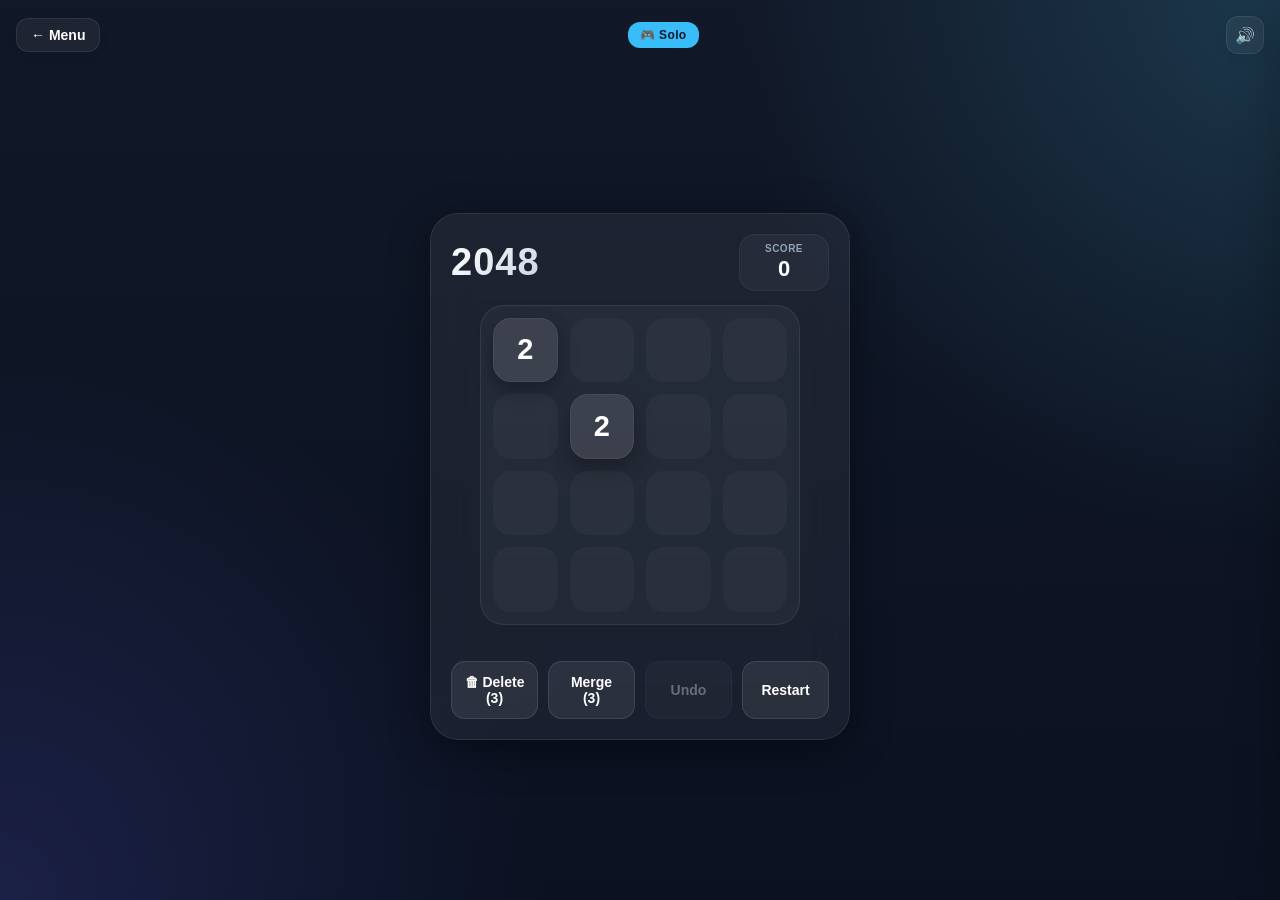
==== commit 102e1c34: "Change language to English and improve layout Updated language from German to English and adjusted l" ====
--- a/games/2048/index.html
+++ b/games/2048/index.html
@@ -1,5 +1,5 @@
 <!DOCTYPE html>
-<html lang="de">
+<html lang="en">
 <head>
   <meta charset="UTF-8">
   <meta name="viewport" content="width=device-width, initial-scale=1.0, maximum-scale=1.0, user-scalable=no, viewport-fit=cover">
@@ -345,11 +345,9 @@
       border: 1px solid var(--box-border);
       padding: 12px;
       border-radius: 24px;
-      width: 320px;
-      height: 320px;
+      width: 100%;
       aspect-ratio: 1;
-      max-width: 100%;
-      max-height: 100%;
+      max-width: min(320px, calc(100vh - 340px));
       box-sizing: border-box;
       touch-action: none;
       user-select: none;
@@ -822,9 +820,12 @@
   <script src="../../multiplayer.js"></script>
   <script>
     const gameMP = (window.parent && window.parent !== window && window.parent.MP) ? window.parent.MP : MP;
+    if (gameMP && typeof gameMP.clearGameListeners === 'function') {
+      gameMP.clearGameListeners();
+    }
 
     const gameMode  = localStorage.getItem('gameMode') || 'solo'; // solo | bot | multi
-    const myName    = localStorage.getItem('playerName') || 'Du';
+    const myName    = localStorage.getItem('playerName') || 'You';
     const mpRole    = localStorage.getItem('mpRole') || 'X'; // X=host, O=guest
 
     const board = document.getElementById('board');
@@ -1047,7 +1048,7 @@
         trashBtn.style.display = 'none';
         mergeBtn.style.display = 'none';
 
-        p1Label.textContent = '👤 Du';
+        p1Label.textContent = '👤 You';
         p2Label.textContent = '🤖 Bot';
         
         mySymbol = 'X';
@@ -1335,8 +1336,11 @@
           syncTileDOM();
           
           if (!canMove() && grid.flat().filter(x => x).length === 16) {
-            messageElement.textContent = 'Game Over';
-            showOverlay('over');
+            if (trashUses === 0 && mergeUses === 0) {
+              endGame();
+            } else {
+              messageElement.textContent = 'Use your power-ups to continue!';
+            }
           }
         }
         return;
@@ -1395,7 +1399,7 @@
           syncTileDOM();
 
           if (hasWon()) {
-            messageElement.textContent = 'Du hast 2048 erreicht!';
+            messageElement.textContent = 'You reached 2048!';
             if (!hasReachedWin) {
               showOverlay('win');
             }
@@ -1607,14 +1611,59 @@
       return { newGrid, slideScore, moved };
     }
 
+    function executeAuthoritativeMove(direction) {
+      if (!gameActive || isMoving) return;
+      const { newGrid, slideScore, moved } = getNextState(direction);
+      if (!moved) return;
+
+      isMoving = true;
+      const oldGrid = copyGrid(grid);
+      grid = newGrid;
+      scores[currentPlayer] += slideScore;
+      addRandomTile();
+
+      gameMP.send('move', { game: '2048', data: { grid, scores } });
+
+      animateMovements(oldGrid, grid);
+      
+      setTimeout(() => {
+        playSound(slideScore > 0 ? 'merge' : 'slide');
+        syncTileDOM();
+
+        for (let r = 0; r < 4; r++) {
+          for (let c = 0; c < 4; c++) {
+            if (grid[r][c]) {
+              grid[r][c].mergedFrom = null;
+              grid[r][c].isMerged = false;
+            }
+          }
+        }
+
+        if (hasWon() || !canMove()) {
+          endGame();
+          return;
+        }
+
+        currentPlayer = currentPlayer === 'X' ? 'O' : 'X';
+        updateBoardInteractivity();
+        isMoving = false;
+      }, 140);
+    }
+
     function move(direction) {
       if (deleteMode || mergeMode || !gameActive || isMoving) return;
 
-      // Online: verify turn
-      if (gameMode === 'multi' && currentPlayer !== mySymbol) return;
+      if (gameMode === 'multi') {
+        if (currentPlayer !== mySymbol) return;
+        if (mySymbol === 'X') {
+          executeAuthoritativeMove(direction);
+        } else {
+          gameMP.send('guest_move', { direction });
+        }
+        return;
+      }
 
       const { newGrid, slideScore, moved } = getNextState(direction);
-
       if (!moved) return;
 
       isMoving = true;
@@ -1635,27 +1684,14 @@
         scores[currentPlayer] += slideScore;
       }
 
-      // Add random tile BEFORE sending!
       addRandomTile();
 
-      // Sync move to multiplayer
-      if (gameMode === 'multi') {
-        gameMP.send('move', { game: '2048', data: { direction, grid, scores } });
-      }
-      
-      // Animate from old grid to the new grid (which has the random tile)
       animateMovements(oldGrid, grid);
       
       setTimeout(() => {
-        if (slideScore > 0) {
-          playSound('merge');
-        } else {
-          playSound('slide');
-        }
-
+        playSound(slideScore > 0 ? 'merge' : 'slide');
         syncTileDOM();
 
-        // Clear animation flags
         for (let r = 0; r < 4; r++) {
           for (let c = 0; c < 4; c++) {
             if (grid[r][c]) {
@@ -1669,64 +1705,58 @@
           endGame();
           return;
         } else if (!canMove()) {
-          endGame();
-          return;
-        }
-
-        // Toggle turn
-        if (gameMode === 'multi' || gameMode === 'bot') {
-          currentPlayer = currentPlayer === 'X' ? 'O' : 'X';
-          
-          if (gameMode === 'bot' && currentPlayer === 'O') {
-            board.style.pointerEvents = 'none';
-            messageElement.textContent = '🤖 Bot thinking…';
-            setTimeout(() => {
-              const botDir = getBotMove();
+          if (gameMode === 'solo' && (trashUses > 0 || mergeUses > 0)) {
+            messageElement.textContent = 'Use your power-ups to continue!';
+          } else {
+            endGame();
+            return;
+          }
+        }
+
+        if (gameMode === 'bot') {
+          currentPlayer = 'O';
+          board.style.pointerEvents = 'none';
+          messageElement.textContent = '🤖 Bot thinking…';
+          setTimeout(() => {
+            const botDir = getBotMove();
+            const botResult = getNextState(botDir);
+            if (botResult.moved) {
+              const botOldGrid = copyGrid(grid);
+              grid = botResult.newGrid;
+              scores.O += botResult.slideScore;
+              addRandomTile();
+
+              animateMovements(botOldGrid, grid);
               
-              const botResult = getNextState(botDir);
-              if (botResult.moved) {
-                const botOldGrid = copyGrid(grid);
-                grid = botResult.newGrid;
-                scores.O += botResult.slideScore;
+              setTimeout(() => {
+                playSound(botResult.slideScore > 0 ? 'merge' : 'slide');
+                syncTileDOM();
                 
-                // Add random tile for bot move
-                addRandomTile();
-
-                animateMovements(botOldGrid, grid);
-                
-                setTimeout(() => {
-                  playSound(botResult.slideScore > 0 ? 'merge' : 'slide');
-                  syncTileDOM();
-                  
-                  // Clear animations
-                  for (let r = 0; r < 4; r++) {
-                    for (let c = 0; c < 4; c++) {
-                      if (grid[r][c]) {
-                        grid[r][c].mergedFrom = null;
-                        grid[r][c].isMerged = false;
-                      }
+                for (let r = 0; r < 4; r++) {
+                  for (let c = 0; c < 4; c++) {
+                    if (grid[r][c]) {
+                      grid[r][c].mergedFrom = null;
+                      grid[r][c].isMerged = false;
                     }
                   }
-                  
-                  board.style.pointerEvents = 'auto';
-
-                  if (hasWon() || !canMove()) {
-                    endGame();
-                    return;
-                  }
-                  
-                  currentPlayer = 'X';
-                  updateBoardInteractivity();
-                }, 140);
-              } else {
+                }
+                
                 board.style.pointerEvents = 'auto';
+
+                if (hasWon() || !canMove()) {
+                  endGame();
+                  return;
+                }
+                
                 currentPlayer = 'X';
                 updateBoardInteractivity();
-              }
-            }, 500);
-          } else {
-            updateBoardInteractivity();
-          }
+              }, 140);
+            } else {
+              board.style.pointerEvents = 'auto';
+              currentPlayer = 'X';
+              updateBoardInteractivity();
+            }
+          }, 500);
         }
 
         isMoving = false;
@@ -1983,7 +2013,7 @@
     }
 
     /* ══════════════════ MULTIPLAYER EVENTS ══════════════════ */
-    let onMoveHandler, onChatHandler, onDisconnectedHandler, onMenuHandler, onRestartHandler;
+    let onMoveHandler, onChatHandler, onDisconnectedHandler, onMenuHandler, onRestartHandler, onGuestMoveHandler;
 
     function setupMultiplayerEvents() {
       onMoveHandler = ({ game, data }) => {
@@ -2022,6 +2052,12 @@
         }, 140);
       };
 
+      onGuestMoveHandler = ({ direction }) => {
+        if (mySymbol === 'X' && currentPlayer === 'O') {
+          executeAuthoritativeMove(direction);
+        }
+      };
+
       onChatHandler = ({ text, name }) => {
         addChatMsg(text, name, false);
         if (!chatDrawer.classList.contains('open')) {
@@ -2049,6 +2085,7 @@
       };
 
       gameMP.on('move', onMoveHandler);
+      gameMP.on('guest_move', onGuestMoveHandler);
       gameMP.on('chat', onChatHandler);
       gameMP.on('disconnected', onDisconnectedHandler);
       gameMP.on('menu', onMenuHandler);
@@ -2059,6 +2096,7 @@
     window.addEventListener('unload', () => {
       if (gameMode === 'multi' && gameMP) {
         if (onMoveHandler) gameMP.off('move', onMoveHandler);
+        if (onGuestMoveHandler) gameMP.off('guest_move', onGuestMoveHandler);
         if (onChatHandler) gameMP.off('chat', onChatHandler);
         if (onDisconnectedHandler) gameMP.off('disconnected', onDisconnectedHandler);
         if (onMenuHandler) gameMP.off('menu', onMenuHandler);
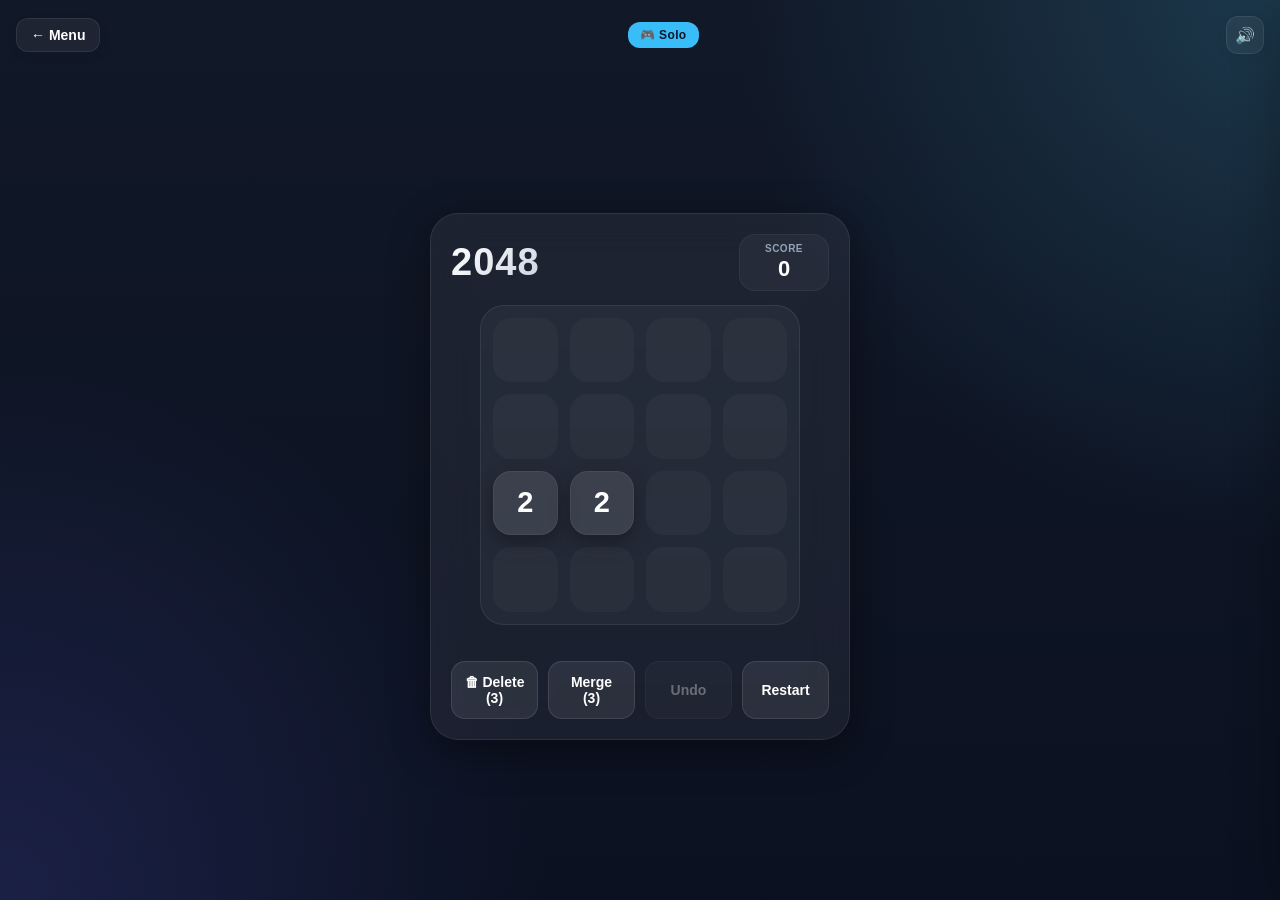
==== commit 408c48b9: "Implement multiplayer restart logic and sync state" ====
--- a/games/2048/index.html
+++ b/games/2048/index.html
@@ -1120,8 +1120,32 @@
 
       initMode();
 
-      addRandomTile();
-      addRandomTile();
+      // Show/Hide restart controls in multiplayer based on host authority
+      if (gameMode === 'multi') {
+        if (mySymbol !== 'X') {
+          restartBtn.style.display = 'none';
+        } else {
+          restartBtn.style.display = 'block';
+        }
+      } else {
+        restartBtn.style.display = 'block';
+      }
+
+      if (gameMode !== 'multi') {
+        addRandomTile();
+        addRandomTile();
+      } else {
+        if (mySymbol === 'X') {
+          addRandomTile();
+          addRandomTile();
+          // Host broadcasts initial state
+          gameMP.send('move', { game: '2048', data: { grid, scores } });
+        } else {
+          messageElement.textContent = 'Waiting for host state...';
+          // Guest requests initial sync state
+          gameMP.send('guest_rejoin', { game: '2048' });
+        }
+      }
       
       updateButtons();
       syncTileDOM();
@@ -1173,7 +1197,10 @@
 
     function syncTileDOM() {
       const containerWidth = tilesContainer.clientWidth;
-      if (containerWidth <= 0) return; // Wait for layout visibility
+      if (containerWidth <= 0) {
+        setTimeout(syncTileDOM, 100);
+        return;
+      }
 
       const gap = 12;
       const tileSize = (containerWidth - gap * 3) / 4;
@@ -1839,7 +1866,13 @@
         
         overlayTitle.textContent = won ? '🎉 Victory!' : 'Game Over';
         overlaySub.textContent = winnerMsg;
-        overlayBtn.textContent = 'Play Again';
+        if (gameMode === 'multi' && mySymbol !== 'X') {
+          overlayBtn.style.display = 'none';
+          overlaySub.textContent += '\nWaiting for Host to restart...';
+        } else {
+          overlayBtn.textContent = 'Play Again';
+          overlayBtn.style.display = 'block';
+        }
         playSound(won ? 'win' : 'over');
         overlay.classList.add('visible');
       }
@@ -2084,12 +2117,19 @@
         }
       };
 
+      onGuestRejoinHandler = () => {
+        if (mySymbol === 'X') {
+          gameMP.send('move', { game: '2048', data: { grid, scores } });
+        }
+      };
+
       gameMP.on('move', onMoveHandler);
       gameMP.on('guest_move', onGuestMoveHandler);
       gameMP.on('chat', onChatHandler);
       gameMP.on('disconnected', onDisconnectedHandler);
       gameMP.on('menu', onMenuHandler);
       gameMP.on('restart_game', onRestartHandler);
+      gameMP.on('guest_rejoin', onGuestRejoinHandler);
     }
 
     // Clean up WebRTC listeners when iframe is closed/unloaded to prevent dead object references
@@ -2101,6 +2141,7 @@
         if (onDisconnectedHandler) gameMP.off('disconnected', onDisconnectedHandler);
         if (onMenuHandler) gameMP.off('menu', onMenuHandler);
         if (onRestartHandler) gameMP.off('restart_game', onRestartHandler);
+        if (onGuestRejoinHandler) gameMP.off('guest_rejoin', onGuestRejoinHandler);
       }
     });
 
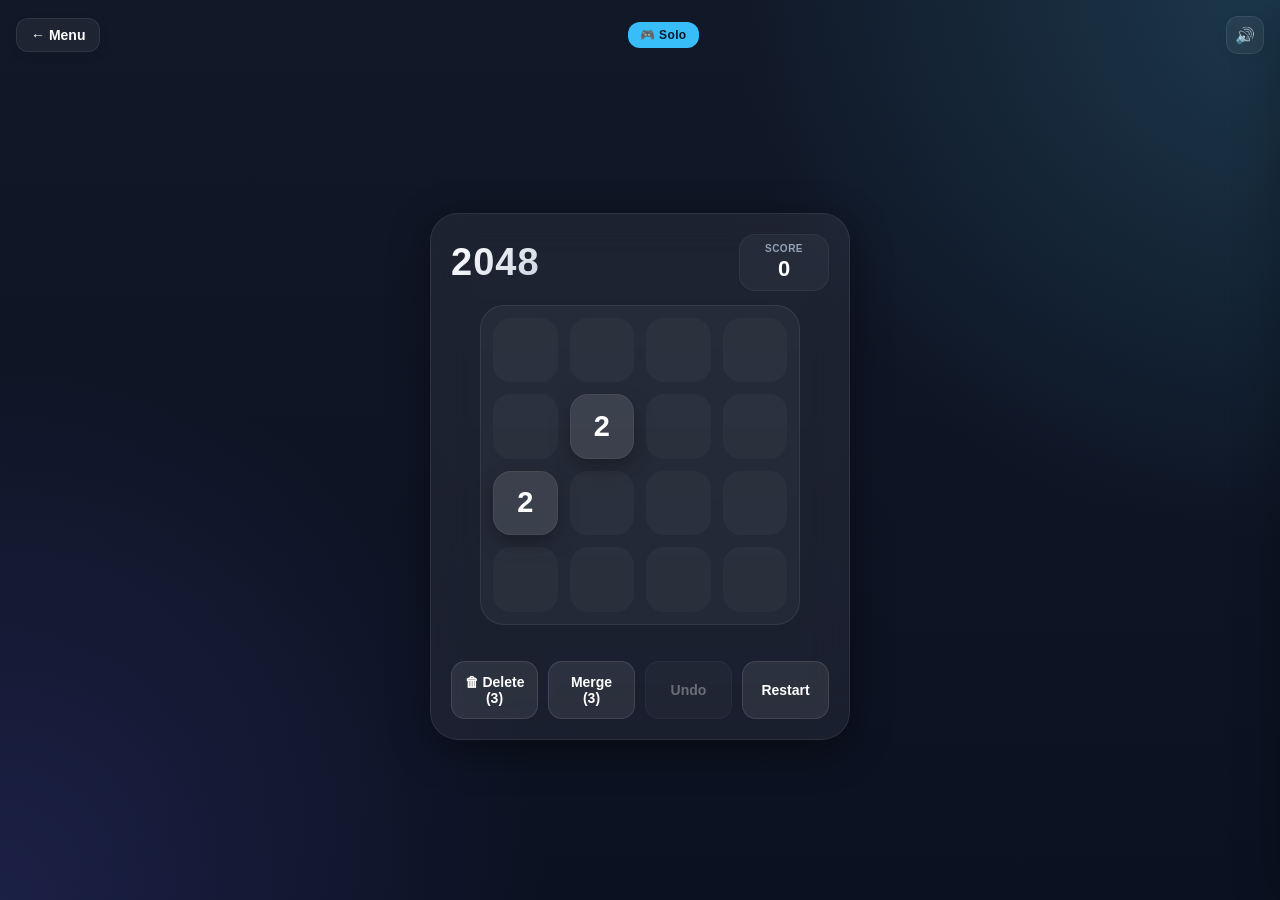
==== commit a2aaa453: "Refactor multiplayer state management and chat history" ====
--- a/games/2048/index.html
+++ b/games/2048/index.html
@@ -345,9 +345,11 @@
       border: 1px solid var(--box-border);
       padding: 12px;
       border-radius: 24px;
-      width: 100%;
+      width: 320px;
+      height: 320px;
+      max-width: 100%;
+      max-height: 100%;
       aspect-ratio: 1;
-      max-width: min(320px, calc(100vh - 340px));
       box-sizing: border-box;
       touch-action: none;
       user-select: none;
@@ -826,7 +828,7 @@
 
     const gameMode  = localStorage.getItem('gameMode') || 'solo'; // solo | bot | multi
     const myName    = localStorage.getItem('playerName') || 'You';
-    const mpRole    = localStorage.getItem('mpRole') || 'X'; // X=host, O=guest
+    const mpRole    = (gameMP.role === 'host') ? 'X' : 'O';
 
     const board = document.getElementById('board');
     const tilesContainer = document.getElementById('tiles-container');
@@ -1084,7 +1086,10 @@
         p2Label.textContent = mySymbol === 'O' ? '👤 You' : `👤 ${opponent}`;
 
         const key = gameMP.opponentDeviceId || 'unknown_peer';
-        try { chatHistory = JSON.parse(localStorage.getItem(`chat2048_${key}`) || '[]'); } catch {}
+        try {
+          const fullHistory = JSON.parse(localStorage.getItem('chatHistory') || '{}');
+          chatHistory = fullHistory[key] || [];
+        } catch {}
         renderChatHistory();
 
         setupMultiplayerEvents();
@@ -1139,7 +1144,7 @@
           addRandomTile();
           addRandomTile();
           // Host broadcasts initial state
-          gameMP.send('move', { game: '2048', data: { grid, scores } });
+          gameMP.send('move', { game: '2048', data: { grid, scores, currentPlayer: 'X' } });
         } else {
           messageElement.textContent = 'Waiting for host state...';
           // Guest requests initial sync state
@@ -1649,7 +1654,8 @@
       scores[currentPlayer] += slideScore;
       addRandomTile();
 
-      gameMP.send('move', { game: '2048', data: { grid, scores } });
+      const nextPlayer = currentPlayer === 'X' ? 'O' : 'X';
+      gameMP.send('move', { game: '2048', data: { grid, scores, currentPlayer: nextPlayer } });
 
       animateMovements(oldGrid, grid);
       
@@ -1671,7 +1677,7 @@
           return;
         }
 
-        currentPlayer = currentPlayer === 'X' ? 'O' : 'X';
+        currentPlayer = nextPlayer;
         updateBoardInteractivity();
         isMoving = false;
       }, 140);
@@ -2046,7 +2052,7 @@
     }
 
     /* ══════════════════ MULTIPLAYER EVENTS ══════════════════ */
-    let onMoveHandler, onChatHandler, onDisconnectedHandler, onMenuHandler, onRestartHandler, onGuestMoveHandler;
+    let onMoveHandler, onChatHandler, onDisconnectedHandler, onMenuHandler, onRestartHandler, onGuestMoveHandler, onSyncStateHandler;
 
     function setupMultiplayerEvents() {
       onMoveHandler = ({ game, data }) => {
@@ -2079,7 +2085,11 @@
             return;
           }
 
-          currentPlayer = currentPlayer === 'X' ? 'O' : 'X';
+          if (data.currentPlayer) {
+            currentPlayer = data.currentPlayer;
+          } else {
+            currentPlayer = currentPlayer === 'X' ? 'O' : 'X';
+          }
           updateBoardInteractivity();
           isMoving = false;
         }, 140);
@@ -2119,8 +2129,17 @@
 
       onGuestRejoinHandler = () => {
         if (mySymbol === 'X') {
-          gameMP.send('move', { game: '2048', data: { grid, scores } });
-        }
+          gameMP.send('sync_state', { grid, scores, currentPlayer });
+        }
+      };
+
+      onSyncStateHandler = ({ grid: syncGrid, scores: syncScores, currentPlayer: syncPlayer }) => {
+        grid = syncGrid;
+        scores.X = syncScores.X;
+        scores.O = syncScores.O;
+        currentPlayer = syncPlayer;
+        syncTileDOM();
+        updateBoardInteractivity();
       };
 
       gameMP.on('move', onMoveHandler);
@@ -2130,6 +2149,7 @@
       gameMP.on('menu', onMenuHandler);
       gameMP.on('restart_game', onRestartHandler);
       gameMP.on('guest_rejoin', onGuestRejoinHandler);
+      gameMP.on('sync_state', onSyncStateHandler);
     }
 
     // Clean up WebRTC listeners when iframe is closed/unloaded to prevent dead object references
@@ -2142,6 +2162,7 @@
         if (onMenuHandler) gameMP.off('menu', onMenuHandler);
         if (onRestartHandler) gameMP.off('restart_game', onRestartHandler);
         if (onGuestRejoinHandler) gameMP.off('guest_rejoin', onGuestRejoinHandler);
+        if (onSyncStateHandler) gameMP.off('sync_state', onSyncStateHandler);
       }
     });
 
@@ -2195,7 +2216,11 @@
       chatHistory.push(msg);
       if (chatHistory.length > 100) chatHistory.shift();
       const key = gameMP.opponentDeviceId || 'unknown_peer';
-      try { localStorage.setItem(`chat2048_${key}`, JSON.stringify(chatHistory)); } catch {}
+      try {
+        const fullHistory = JSON.parse(localStorage.getItem('chatHistory') || '{}');
+        fullHistory[key] = chatHistory;
+        localStorage.setItem('chatHistory', JSON.stringify(fullHistory));
+      } catch (e) {}
       if (chatDrawer.classList.contains('open')) {
         appendBubble(msg);
         chatMessages.scrollTop = chatMessages.scrollHeight;
@@ -2245,7 +2270,9 @@
         const key = gameMP.opponentDeviceId || 'unknown_peer';
         chatHistory = [];
         try {
-          localStorage.removeItem(`chat2048_${key}`);
+          const fullHistory = JSON.parse(localStorage.getItem('chatHistory') || '{}');
+          delete fullHistory[key];
+          localStorage.setItem('chatHistory', JSON.stringify(fullHistory));
         } catch (e) {}
         
         chatMessages.innerHTML = '';
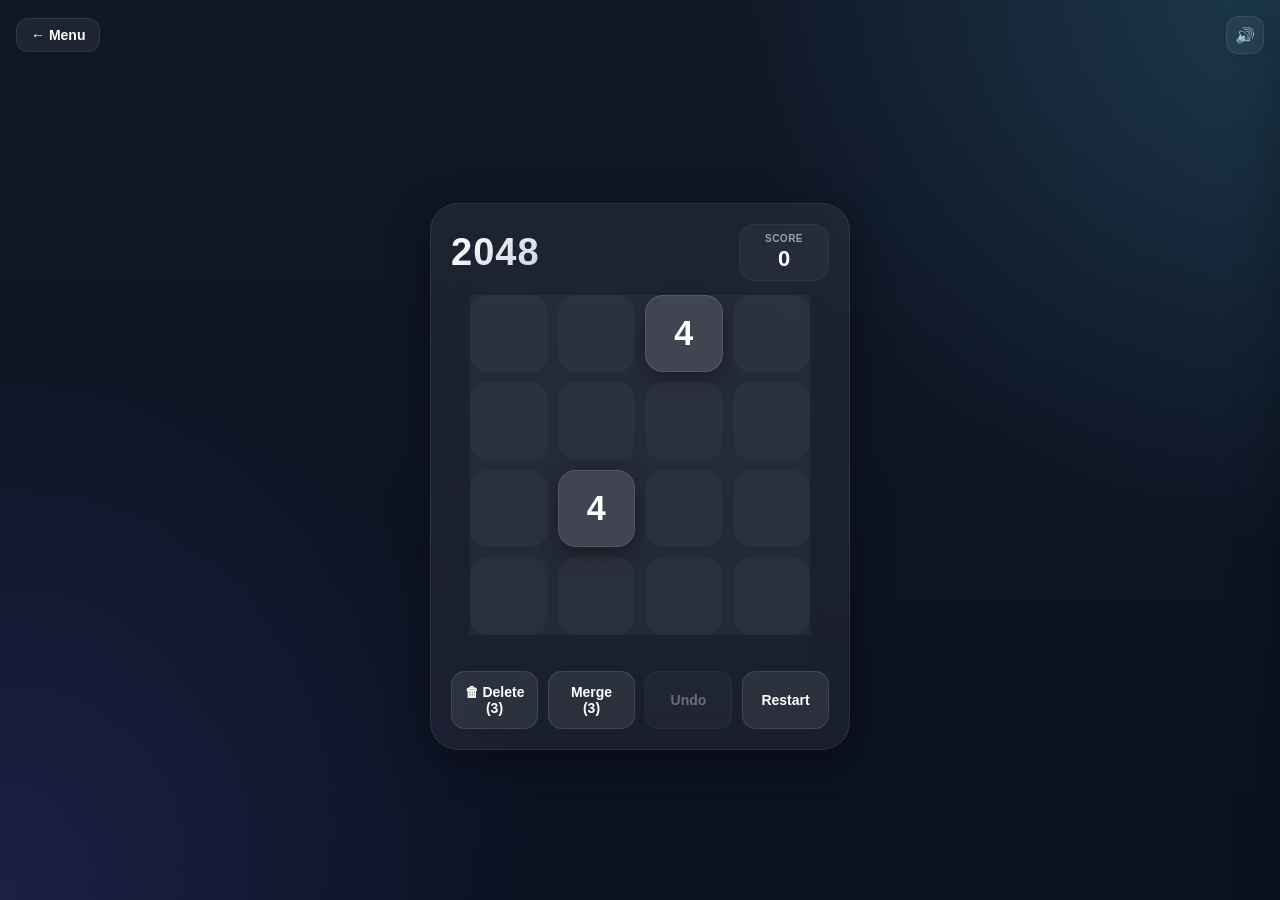
==== commit c52bd716: "Refactor 2048 game layout and event handling Removed unused styles and elements related to grid cell" ====
--- a/games/2048/index.html
+++ b/games/2048/index.html
@@ -176,14 +176,7 @@
     }
 
     .mode-badge {
-      pointer-events: none;
-      background: var(--btn-active-bg);
-      color: var(--btn-active-color);
-      padding: 6px 12px;
-      border-radius: 12px;
-      font-size: 12px;
-      font-weight: 800;
-      letter-spacing: 0.4px;
+      display: none !important;
     }
 
     .container {
@@ -339,90 +332,52 @@
       margin: 4px 0;
     }
 
+    .mode-badge { display: none !important; }
+
     .board {
-      position: relative;
-      background: rgba(0, 0, 0, 0.05);
-      border: 1px solid var(--box-border);
-      padding: 12px;
-      border-radius: 24px;
-      width: 320px;
-      height: 320px;
-      max-width: 100%;
-      max-height: 100%;
+      display: grid;
+      grid-template-columns: repeat(4, 1fr);
+      gap: 10px;
+      margin-top: 16px;
+      width: 100%;
+      max-width: 340px;
       aspect-ratio: 1;
       box-sizing: border-box;
       touch-action: none;
       user-select: none;
       margin: 0 auto;
+      position: relative;
     }
 
     body.dark-mode .board {
       background: rgba(255, 255, 255, 0.04);
-    }
-
-    .grid-cells {
-      display: grid;
-      grid-template-columns: repeat(4, 1fr);
-      gap: 12px;
-      width: 100%;
-      height: 100%;
     }
 
     .cell {
       aspect-ratio: 1;
       border-radius: 18px;
       background: rgba(0, 0, 0, 0.04);
-    }
-
-    body.dark-mode .cell {
-      background: rgba(255, 255, 255, 0.03);
-    }
-
-    .tiles-container {
-      position: absolute;
-      top: 12px;
-      left: 12px;
-      right: 12px;
-      bottom: 12px;
-    }
-
-    .tile {
-      position: absolute;
       display: flex;
       align-items: center;
       justify-content: center;
       font-weight: 900;
-      border-radius: 18px;
+      user-select: none;
+      transition: background-color 0.2s, color 0.2s, box-shadow 0.2s, border-color 0.2s;
+      font-size: min(8vw, 36px);
+    }
+
+    body.dark-mode .cell {
+      background: rgba(255, 255, 255, 0.03);
+    }
+
+    /* Tile Colors applied directly to cell when it has the tile class */
+    .cell[class*="tile-"] {
       box-shadow: 0 6px 14px rgba(0, 0, 0, 0.08);
-      transition: left 0.14s cubic-bezier(0.25, 0.46, 0.45, 0.94), top 0.14s cubic-bezier(0.25, 0.46, 0.45, 0.94);
-      user-select: none;
-    }
-
-    body.dark-mode .tile {
+    }
+    body.dark-mode .cell[class*="tile-"] {
       box-shadow: 0 8px 20px rgba(0, 0, 0, 0.3);
     }
 
-    .tile.new {
-      animation: pop 0.14s ease-out forwards;
-    }
-
-    .tile.merged-pop {
-      animation: mergePop 0.2s cubic-bezier(0.175, 0.885, 0.32, 1.275) forwards;
-      z-index: 5;
-    }
-
-    @keyframes pop {
-      0% { transform: scale(0.6); opacity: 0; }
-      100% { transform: scale(1); opacity: 1; }
-    }
-
-    @keyframes mergePop {
-      0% { transform: scale(1); }
-      50% { transform: scale(1.15); }
-      100% { transform: scale(1); }
-    }
-
-    /* Tile Colors */
     .tile-2 { background: #f8fafc; color: #111827; }
     .tile-4 { background: #f1f5f9; color: #111827; }
     .tile-8 { background: #e2e8f0; color: #111827; }
@@ -447,7 +402,7 @@
     body.dark-mode .tile-1024 { background: rgba(244, 63, 94, 0.48); color: #fecdd3; border: 1px solid rgba(244, 63, 94, 0.65); }
     body.dark-mode .tile-2048 { background: rgba(245, 158, 11, 0.38); color: #fde047; border: 1px solid rgba(245, 158, 11, 0.55); box-shadow: 0 0 20px rgba(245, 158, 11, 0.5); }
 
-    .tile.waiting-turn {
+    .cell.waiting-turn {
       opacity: 0.6;
     }
 
@@ -516,12 +471,12 @@
     }
 
     /* Delete / Merge interactive states */
-    body.delete-active .tile {
+    body.delete-active .cell[class*="tile-"] {
       animation: wiggle 0.22s infinite alternate ease-in-out;
       cursor: pointer;
     }
 
-    body.merge-active .tile {
+    body.merge-active .cell[class*="tile-"] {
       animation: pulse-glow 0.35s infinite alternate ease-in-out;
       cursor: pointer;
     }
@@ -758,13 +713,10 @@
 
       <div class="board-wrapper">
         <div class="board" id="board">
-          <div class="grid-cells">
-            <div class="cell"></div><div class="cell"></div><div class="cell"></div><div class="cell"></div>
-            <div class="cell"></div><div class="cell"></div><div class="cell"></div><div class="cell"></div>
-            <div class="cell"></div><div class="cell"></div><div class="cell"></div><div class="cell"></div>
-            <div class="cell"></div><div class="cell"></div><div class="cell"></div><div class="cell"></div>
-          </div>
-          <div class="tiles-container" id="tiles-container"></div>
+          <div class="cell"></div><div class="cell"></div><div class="cell"></div><div class="cell"></div>
+          <div class="cell"></div><div class="cell"></div><div class="cell"></div><div class="cell"></div>
+          <div class="cell"></div><div class="cell"></div><div class="cell"></div><div class="cell"></div>
+          <div class="cell"></div><div class="cell"></div><div class="cell"></div><div class="cell"></div>
           
           <!-- Game Screen Overlay -->
           <div class="overlay" id="overlay">
@@ -831,7 +783,6 @@
     const mpRole    = (gameMP.role === 'host') ? 'X' : 'O';
 
     const board = document.getElementById('board');
-    const tilesContainer = document.getElementById('tiles-container');
     const scoreElement = document.getElementById('score');
     const messageElement = document.getElementById('message');
     const restartBtn = document.getElementById('restartBtn');
@@ -904,8 +855,7 @@
     let hasReachedWin = false;
     let isMoving = false; // Lock swipe inputs during animation
 
-    // Track Tile DOM Elements by ID
-    const tileDomElements = new Map();
+
 
     // Theme Engine setup
     function applyTheme() {
@@ -1098,8 +1048,20 @@
 
     function init() {
       grid = createEmptyGrid();
-      tilesContainer.innerHTML = '';
-      tileDomElements.clear();
+
+      const cells = Array.from(board.querySelectorAll('.cell'));
+      cells.forEach((cellEl, i) => {
+        cellEl.textContent = '';
+        cellEl.className = 'cell';
+        cellEl.style.fontSize = '';
+        
+        // Bind click event once
+        const r = Math.floor(i / 4);
+        const c = i % 4;
+        cellEl.onclick = () => {
+          tileClick(r, c);
+        };
+      });
 
       score = 0;
       scores.X = 0;
@@ -1201,76 +1163,40 @@
     }
 
     function syncTileDOM() {
-      const containerWidth = tilesContainer.clientWidth;
-      if (containerWidth <= 0) {
-        setTimeout(syncTileDOM, 100);
-        return;
-      }
-
-      const gap = 12;
-      const tileSize = (containerWidth - gap * 3) / 4;
-      const currentIds = new Set();
+      const cells = Array.from(board.querySelectorAll('.cell'));
       
-      for (let r = 0; r < 4; r++) {
-        for (let c = 0; c < 4; c++) {
-          const tile = grid[r][c];
-          if (!tile) continue;
+      for (let i = 0; i < 16; i++) {
+        const r = Math.floor(i / 4);
+        const c = i % 4;
+        const tile = grid[r][c];
+        const cellEl = cells[i];
+        
+        if (!cellEl) continue;
+        
+        if (tile) {
+          cellEl.textContent = tile.value;
+          cellEl.className = `cell tile-${tile.value}`;
           
-          currentIds.add(tile.id);
-          
-          let el = tileDomElements.get(tile.id);
-          if (!el) {
-            el = document.createElement('div');
-            el.textContent = tile.value;
-            el.dataset.id = tile.id;
-            
-            el.addEventListener('click', (e) => {
-              const row = parseInt(e.currentTarget.dataset.row);
-              const col = parseInt(e.currentTarget.dataset.col);
-              tileClick(row, col);
-            });
-            
-            tilesContainer.appendChild(el);
-            tileDomElements.set(tile.id, el);
-            
-            if (tile.isMerged) {
-              el.className = `tile tile-${tile.value} merged-pop`;
-            } else {
-              el.className = `tile tile-${tile.value} new`;
-            }
+          // Adjust font size dynamically based on cell width
+          const baseFontSize = cellEl.clientWidth * 0.45;
+          if (tile.value >= 1024) {
+            cellEl.style.style = ''; // Reset inline style so class sizes can kick in
+            cellEl.style.fontSize = (baseFontSize * 0.72) + 'px';
+          } else if (tile.value >= 128) {
+            cellEl.style.style = '';
+            cellEl.style.fontSize = (baseFontSize * 0.85) + 'px';
           } else {
-            el.textContent = tile.value;
-            el.className = `tile tile-${tile.value}`;
-          }
-          
-          el.dataset.row = r;
-          el.dataset.col = c;
-          
-          el.style.width = tileSize + 'px';
-          el.style.height = tileSize + 'px';
-          el.style.left = c * (tileSize + gap) + 'px';
-          el.style.top = r * (tileSize + gap) + 'px';
-          
-          const baseFontSize = tileSize * 0.45;
-          if (tile.value >= 1024) {
-            el.style.fontSize = (baseFontSize * 0.72) + 'px';
-          } else if (tile.value >= 128) {
-            el.style.fontSize = (baseFontSize * 0.85) + 'px';
-          } else {
-            el.style.fontSize = baseFontSize + 'px';
+            cellEl.style.style = '';
+            cellEl.style.fontSize = baseFontSize + 'px';
           }
 
           // Visual cue for who can move in multiplayer
           const isMyTurnNow = (gameMode !== 'multi') || (currentPlayer === mySymbol);
-          el.classList.toggle('waiting-turn', !isMyTurnNow);
-        }
-      }
-      
-      // Clean up orphaned DOM elements
-      for (const [id, el] of tileDomElements.entries()) {
-        if (!currentIds.has(id)) {
-          el.remove();
-          tileDomElements.delete(id);
+          cellEl.classList.toggle('waiting-turn', !isMyTurnNow);
+        } else {
+          cellEl.textContent = '';
+          cellEl.className = 'cell';
+          cellEl.style.fontSize = '';
         }
       }
       
@@ -1287,8 +1213,8 @@
       if (gameMode !== 'multi') return;
       const isMyTurnNow = (currentPlayer === mySymbol) && gameActive;
       
-      // Update tile styling
-      tileDomElements.forEach((el) => {
+      const cells = Array.from(board.querySelectorAll('.cell'));
+      cells.forEach((el) => {
         el.classList.toggle('waiting-turn', !isMyTurnNow);
       });
 
@@ -1299,53 +1225,7 @@
       }
     }
 
-    function animateMovements(oldGrid, newGrid) {
-      const containerWidth = tilesContainer.clientWidth;
-      if (containerWidth <= 0) return;
-
-      const gap = 12;
-      const tileSize = (containerWidth - gap * 3) / 4;
-
-      function getCoords(r, c) {
-        return {
-          left: c * (tileSize + gap) + 'px',
-          top: r * (tileSize + gap) + 'px'
-        };
-      }
-
-      const targets = new Map();
-      
-      for (let r = 0; r < 4; r++) {
-        for (let c = 0; c < 4; c++) {
-          const tile = newGrid[r][c];
-          if (!tile) continue;
-          
-          if (tile.mergedFrom) {
-            targets.set(tile.mergedFrom[0], { r, c });
-            targets.set(tile.mergedFrom[1], { r, c });
-          } else {
-            targets.set(tile.id, { r, c });
-          }
-        }
-      }
-
-      for (let r = 0; r < 4; r++) {
-        for (let c = 0; c < 4; c++) {
-          const tile = oldGrid[r][c];
-          if (!tile) continue;
-          
-          const dest = targets.get(tile.id);
-          if (dest) {
-            const el = tileDomElements.get(tile.id);
-            if (el) {
-              const coords = getCoords(dest.r, dest.c);
-              el.style.left = coords.left;
-              el.style.top = coords.top;
-            }
-          }
-        }
-      }
-    }
+    function animateMovements(oldGrid, newGrid) {}
 
     function tileClick(r, c) {
       if (gameMode !== 'solo') return; // powerups are disabled in Multi/Bot mode
@@ -1649,7 +1529,6 @@
       if (!moved) return;
 
       isMoving = true;
-      const oldGrid = copyGrid(grid);
       grid = newGrid;
       scores[currentPlayer] += slideScore;
       addRandomTile();
@@ -1657,30 +1536,26 @@
       const nextPlayer = currentPlayer === 'X' ? 'O' : 'X';
       gameMP.send('move', { game: '2048', data: { grid, scores, currentPlayer: nextPlayer } });
 
-      animateMovements(oldGrid, grid);
-      
-      setTimeout(() => {
-        playSound(slideScore > 0 ? 'merge' : 'slide');
-        syncTileDOM();
-
-        for (let r = 0; r < 4; r++) {
-          for (let c = 0; c < 4; c++) {
-            if (grid[r][c]) {
-              grid[r][c].mergedFrom = null;
-              grid[r][c].isMerged = false;
-            }
+      playSound(slideScore > 0 ? 'merge' : 'slide');
+      syncTileDOM();
+
+      for (let r = 0; r < 4; r++) {
+        for (let c = 0; c < 4; c++) {
+          if (grid[r][c]) {
+            grid[r][c].mergedFrom = null;
+            grid[r][c].isMerged = false;
           }
         }
-
-        if (hasWon() || !canMove()) {
-          endGame();
-          return;
-        }
-
-        currentPlayer = nextPlayer;
-        updateBoardInteractivity();
-        isMoving = false;
-      }, 140);
+      }
+
+      if (hasWon() || !canMove()) {
+        endGame();
+        return;
+      }
+
+      currentPlayer = nextPlayer;
+      updateBoardInteractivity();
+      isMoving = false;
     }
 
     function move(direction) {
@@ -1708,7 +1583,6 @@
         prevMergeUses = mergeUses;
       }
 
-      const oldGrid = copyGrid(grid);
       grid = newGrid;
       
       if (gameMode === 'solo') {
@@ -1719,81 +1593,72 @@
 
       addRandomTile();
 
-      animateMovements(oldGrid, grid);
-      
-      setTimeout(() => {
-        playSound(slideScore > 0 ? 'merge' : 'slide');
-        syncTileDOM();
-
-        for (let r = 0; r < 4; r++) {
-          for (let c = 0; c < 4; c++) {
-            if (grid[r][c]) {
-              grid[r][c].mergedFrom = null;
-              grid[r][c].isMerged = false;
-            }
+      playSound(slideScore > 0 ? 'merge' : 'slide');
+      syncTileDOM();
+
+      for (let r = 0; r < 4; r++) {
+        for (let c = 0; c < 4; c++) {
+          if (grid[r][c]) {
+            grid[r][c].mergedFrom = null;
+            grid[r][c].isMerged = false;
           }
         }
-
-        if (hasWon()) {
+      }
+
+      if (hasWon()) {
+        endGame();
+        return;
+      } else if (!canMove()) {
+        if (gameMode === 'solo' && (trashUses > 0 || mergeUses > 0)) {
+          messageElement.textContent = 'Use your power-ups to continue!';
+        } else {
           endGame();
           return;
-        } else if (!canMove()) {
-          if (gameMode === 'solo' && (trashUses > 0 || mergeUses > 0)) {
-            messageElement.textContent = 'Use your power-ups to continue!';
+        }
+      }
+
+      if (gameMode === 'bot') {
+        currentPlayer = 'O';
+        board.style.pointerEvents = 'none';
+        messageElement.textContent = '🤖 Bot thinking…';
+        setTimeout(() => {
+          const botDir = getBotMove();
+          const botResult = getNextState(botDir);
+          if (botResult.moved) {
+            grid = botResult.newGrid;
+            scores.O += botResult.slideScore;
+            addRandomTile();
+
+            playSound(botResult.slideScore > 0 ? 'merge' : 'slide');
+            syncTileDOM();
+            
+            for (let r = 0; r < 4; r++) {
+              for (let c = 0; c < 4; c++) {
+                if (grid[r][c]) {
+                  grid[r][c].mergedFrom = null;
+                  grid[r][c].isMerged = false;
+                }
+              }
+            }
+            
+            board.style.pointerEvents = 'auto';
+
+            if (hasWon() || !canMove()) {
+              endGame();
+              return;
+            }
+            
+            currentPlayer = 'X';
+            updateBoardInteractivity();
           } else {
-            endGame();
-            return;
+            board.style.pointerEvents = 'auto';
+            currentPlayer = 'X';
+            updateBoardInteractivity();
           }
-        }
-
-        if (gameMode === 'bot') {
-          currentPlayer = 'O';
-          board.style.pointerEvents = 'none';
-          messageElement.textContent = '🤖 Bot thinking…';
-          setTimeout(() => {
-            const botDir = getBotMove();
-            const botResult = getNextState(botDir);
-            if (botResult.moved) {
-              const botOldGrid = copyGrid(grid);
-              grid = botResult.newGrid;
-              scores.O += botResult.slideScore;
-              addRandomTile();
-
-              animateMovements(botOldGrid, grid);
-              
-              setTimeout(() => {
-                playSound(botResult.slideScore > 0 ? 'merge' : 'slide');
-                syncTileDOM();
-                
-                for (let r = 0; r < 4; r++) {
-                  for (let c = 0; c < 4; c++) {
-                    if (grid[r][c]) {
-                      grid[r][c].mergedFrom = null;
-                      grid[r][c].isMerged = false;
-                    }
-                  }
-                }
-                
-                board.style.pointerEvents = 'auto';
-
-                if (hasWon() || !canMove()) {
-                  endGame();
-                  return;
-                }
-                
-                currentPlayer = 'X';
-                updateBoardInteractivity();
-              }, 140);
-            } else {
-              board.style.pointerEvents = 'auto';
-              currentPlayer = 'X';
-              updateBoardInteractivity();
-            }
-          }, 500);
-        }
-
-        isMoving = false;
-      }, 140);
+        }, 500);
+      }
+
+      isMoving = false;
     }
 
     // Bot move decision heuristic
@@ -2035,21 +1900,9 @@
       window.focus();
     });
 
-    // Monitor tilesContainer size changes to cleanly adjust tile widths/heights
-    if (window.ResizeObserver) {
-      const resizeObserver = new ResizeObserver(entries => {
-        for (let entry of entries) {
-          if (entry.contentRect.width > 0) {
-            syncTileDOM();
-          }
-        }
-      });
-      resizeObserver.observe(tilesContainer);
-    } else {
-      window.addEventListener('resize', () => {
-        syncTileDOM();
-      });
-    }
+    window.addEventListener('resize', () => {
+      syncTileDOM();
+    });
 
     /* ══════════════════ MULTIPLAYER EVENTS ══════════════════ */
     let onMoveHandler, onChatHandler, onDisconnectedHandler, onMenuHandler, onRestartHandler, onGuestMoveHandler, onSyncStateHandler;
@@ -2060,39 +1913,36 @@
         
         isMoving = true;
         const oldGrid = copyGrid(grid);
-        animateMovements(oldGrid, data.grid);
         
         grid = data.grid;
         scores.X = data.scores.X;
         scores.O = data.scores.O;
 
-        setTimeout(() => {
-          playSound(JSON.stringify(oldGrid) !== JSON.stringify(grid) ? 'slide' : 'click');
-          syncTileDOM();
-          
-          // Clear animations
-          for (let r = 0; r < 4; r++) {
-            for (let c = 0; c < 4; c++) {
-              if (grid[r][c]) {
-                grid[r][c].mergedFrom = null;
-                grid[r][c].isMerged = false;
-              }
+        playSound(JSON.stringify(oldGrid) !== JSON.stringify(grid) ? 'slide' : 'click');
+        syncTileDOM();
+        
+        // Clear animations
+        for (let r = 0; r < 4; r++) {
+          for (let c = 0; c < 4; c++) {
+            if (grid[r][c]) {
+              grid[r][c].mergedFrom = null;
+              grid[r][c].isMerged = false;
             }
           }
-
-          if (hasWon() || !canMove()) {
-            endGame();
-            return;
-          }
-
-          if (data.currentPlayer) {
-            currentPlayer = data.currentPlayer;
-          } else {
-            currentPlayer = currentPlayer === 'X' ? 'O' : 'X';
-          }
-          updateBoardInteractivity();
-          isMoving = false;
-        }, 140);
+        }
+
+        if (hasWon() || !canMove()) {
+          endGame();
+          return;
+        }
+
+        if (data.currentPlayer) {
+          currentPlayer = data.currentPlayer;
+        } else {
+          currentPlayer = currentPlayer === 'X' ? 'O' : 'X';
+        }
+        updateBoardInteractivity();
+        isMoving = false;
       };
 
       onGuestMoveHandler = ({ direction }) => {
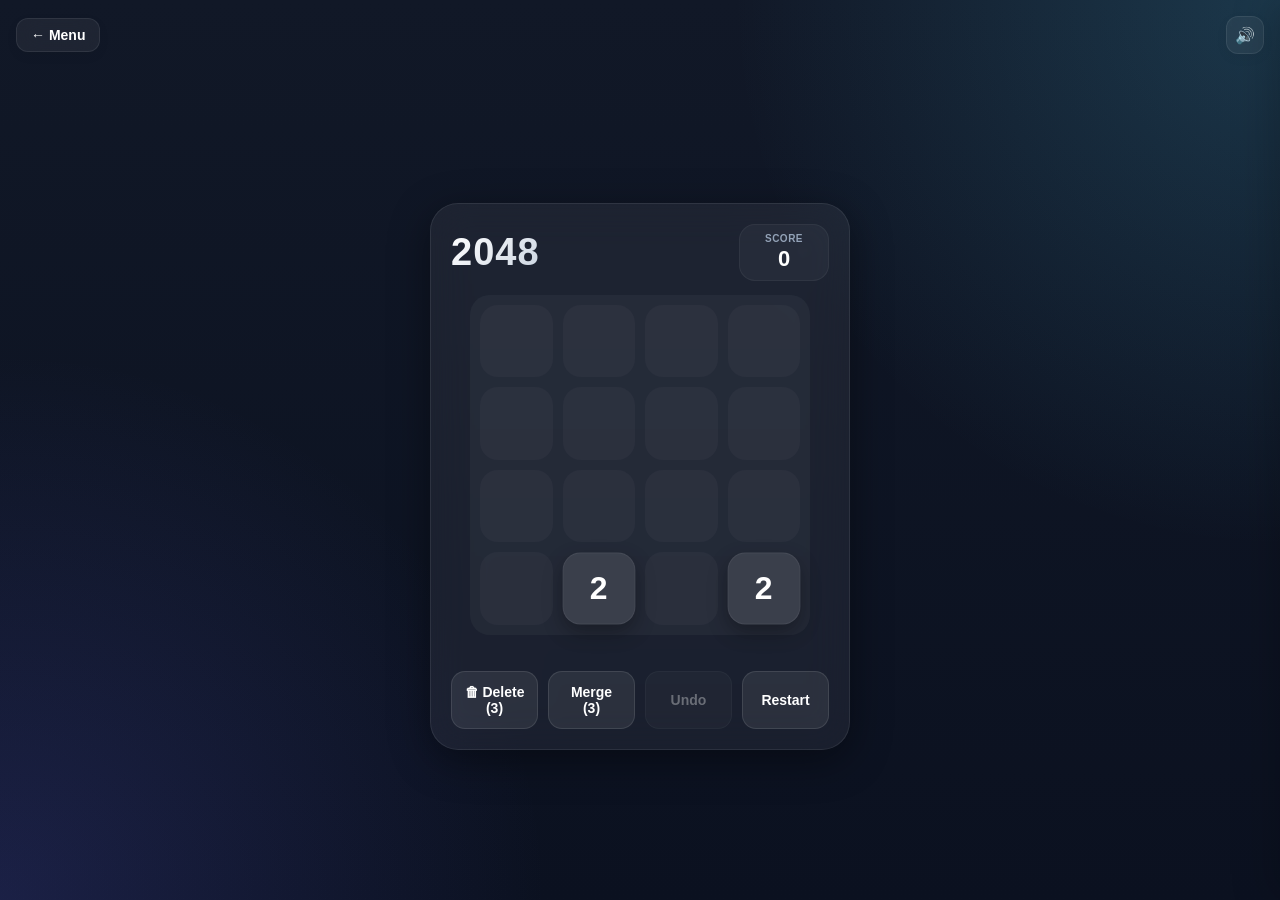
==== commit 204a9e11: "Enhance tile animations and update styles" ====
--- a/games/2048/index.html
+++ b/games/2048/index.html
@@ -347,6 +347,9 @@
       user-select: none;
       margin: 0 auto;
       position: relative;
+      background: rgba(0, 0, 0, 0.04);
+      border-radius: 20px;
+      padding: 10px;
     }
 
     body.dark-mode .board {
@@ -357,17 +360,55 @@
       aspect-ratio: 1;
       border-radius: 18px;
       background: rgba(0, 0, 0, 0.04);
+      user-select: none;
+      transition: background-color 0.2s;
+    }
+
+    body.dark-mode .cell {
+      background: rgba(255, 255, 255, 0.03);
+    }
+
+    .tiles-container {
+      position: absolute;
+      inset: 10px;
+      pointer-events: none;
+      z-index: 5;
+    }
+
+    .tile {
+      position: absolute;
+      width: calc((100% - 30px) / 4);
+      height: calc((100% - 30px) / 4);
+      border-radius: 18px;
       display: flex;
       align-items: center;
       justify-content: center;
       font-weight: 900;
       user-select: none;
-      transition: background-color 0.2s, color 0.2s, box-shadow 0.2s, border-color 0.2s;
+      transition: transform 0.12s ease-in-out;
+      transform: translate(
+        calc(var(--col) * 100% + var(--col) * 10px),
+        calc(var(--row) * 100% + var(--row) * 10px)
+      );
       font-size: min(8vw, 36px);
-    }
-
-    body.dark-mode .cell {
-      background: rgba(255, 255, 255, 0.03);
+      box-shadow: 0 6px 14px rgba(0, 0, 0, 0.08);
+    }
+
+    body.dark-mode .tile {
+      box-shadow: 0 8px 20px rgba(0, 0, 0, 0.3);
+    }
+
+    .tile.pop {
+      animation: popIn 0.2s cubic-bezier(0.175, 0.885, 0.32, 1.275) forwards;
+    }
+
+    @keyframes popIn {
+      0% { transform: translate(calc(var(--col) * 100% + var(--col) * 10px), calc(var(--row) * 100% + var(--row) * 10px)) scale(0.5); opacity: 0; }
+      100% { transform: translate(calc(var(--col) * 100% + var(--col) * 10px), calc(var(--row) * 100% + var(--row) * 10px)) scale(1); opacity: 1; }
+    }
+
+    .tile.waiting-turn {
+      opacity: 0.6;
     }
 
     /* Tile Colors applied directly to cell when it has the tile class */
@@ -471,13 +512,16 @@
     }
 
     /* Delete / Merge interactive states */
-    body.delete-active .cell[class*="tile-"] {
+    body.delete-active .tile {
       animation: wiggle 0.22s infinite alternate ease-in-out;
+    }
+    body.merge-active .tile {
+      animation: pulse-glow 0.35s infinite alternate ease-in-out;
+    }
+    body.delete-active .cell {
       cursor: pointer;
     }
-
-    body.merge-active .cell[class*="tile-"] {
-      animation: pulse-glow 0.35s infinite alternate ease-in-out;
+    body.merge-active .cell {
       cursor: pointer;
     }
 
@@ -717,6 +761,8 @@
           <div class="cell"></div><div class="cell"></div><div class="cell"></div><div class="cell"></div>
           <div class="cell"></div><div class="cell"></div><div class="cell"></div><div class="cell"></div>
           <div class="cell"></div><div class="cell"></div><div class="cell"></div><div class="cell"></div>
+          
+          <div id="tilesContainer" class="tiles-container"></div>
           
           <!-- Game Screen Overlay -->
           <div class="overlay" id="overlay">
@@ -1048,6 +1094,8 @@
 
     function init() {
       grid = createEmptyGrid();
+      const tilesContainer = document.getElementById('tilesContainer');
+      if (tilesContainer) tilesContainer.innerHTML = '';
 
       const cells = Array.from(board.querySelectorAll('.cell'));
       cells.forEach((cellEl, i) => {
@@ -1163,43 +1211,73 @@
     }
 
     function syncTileDOM() {
-      const cells = Array.from(board.querySelectorAll('.cell'));
-      
-      for (let i = 0; i < 16; i++) {
-        const r = Math.floor(i / 4);
-        const c = i % 4;
-        const tile = grid[r][c];
-        const cellEl = cells[i];
-        
-        if (!cellEl) continue;
-        
-        if (tile) {
-          cellEl.textContent = tile.value;
-          cellEl.className = `cell tile-${tile.value}`;
-          
-          // Adjust font size dynamically based on cell width
-          const baseFontSize = cellEl.clientWidth * 0.45;
-          if (tile.value >= 1024) {
-            cellEl.style.style = ''; // Reset inline style so class sizes can kick in
-            cellEl.style.fontSize = (baseFontSize * 0.72) + 'px';
-          } else if (tile.value >= 128) {
-            cellEl.style.style = '';
-            cellEl.style.fontSize = (baseFontSize * 0.85) + 'px';
-          } else {
-            cellEl.style.style = '';
-            cellEl.style.fontSize = baseFontSize + 'px';
+      const tilesContainer = document.getElementById('tilesContainer');
+      if (!tilesContainer) return;
+
+      const activeTiles = [];
+      for (let r = 0; r < 4; r++) {
+        for (let c = 0; c < 4; c++) {
+          const tile = grid[r][c];
+          if (tile) {
+            activeTiles.push({ r, c, tile });
           }
-
-          // Visual cue for who can move in multiplayer
-          const isMyTurnNow = (gameMode !== 'multi') || (currentPlayer === mySymbol);
-          cellEl.classList.toggle('waiting-turn', !isMyTurnNow);
+        }
+      }
+
+      // Handle merged tiles animations (slide parents before they die)
+      activeTiles.forEach(({ r, c, tile }) => {
+        if (tile.mergedFrom && tile.mergedFrom.length > 0) {
+          tile.mergedFrom.forEach(parentId => {
+            const parentEl = tilesContainer.querySelector(`.tile[data-id="${parentId}"]`);
+            if (parentEl) {
+              parentEl.style.setProperty('--col', c);
+              parentEl.style.setProperty('--row', r);
+            }
+          });
+        }
+      });
+
+      const existingTileEls = Array.from(tilesContainer.querySelectorAll('.tile:not(.dying)'));
+      const activeIds = activeTiles.map(item => item.tile.id);
+
+      // 1. Remove elements that are no longer active (with a slide animation delay)
+      existingTileEls.forEach(el => {
+        const id = parseInt(el.dataset.id);
+        if (!activeIds.includes(id)) {
+          el.classList.add('dying');
+          setTimeout(() => el.remove(), 120);
+        }
+      });
+
+      // 2. Create or update elements for active tiles
+      activeTiles.forEach(({ r, c, tile }) => {
+        let el = tilesContainer.querySelector(`.tile[data-id="${tile.id}"]`);
+        if (!el) {
+          el = document.createElement('div');
+          el.className = 'tile pop';
+          el.dataset.id = tile.id;
+          tilesContainer.appendChild(el);
+        }
+
+        el.style.setProperty('--col', c);
+        el.style.setProperty('--row', r);
+        el.textContent = tile.value;
+        el.className = `tile tile-${tile.value}`;
+
+        // Adjust font size dynamically based on cell width
+        const baseFontSize = el.clientWidth * 0.45 || 30;
+        if (tile.value >= 1024) {
+          el.style.fontSize = (baseFontSize * 0.72) + 'px';
+        } else if (tile.value >= 128) {
+          el.style.fontSize = (baseFontSize * 0.85) + 'px';
         } else {
-          cellEl.textContent = '';
-          cellEl.className = 'cell';
-          cellEl.style.fontSize = '';
-        }
-      }
-      
+          el.style.fontSize = baseFontSize + 'px';
+        }
+
+        const isMyTurnNow = (gameMode !== 'multi') || (currentPlayer === mySymbol);
+        el.classList.toggle('waiting-turn', !isMyTurnNow);
+      });
+
       if (gameMode === 'solo') {
         scoreElement.textContent = score;
       } else {
@@ -2038,6 +2116,7 @@
       chatDrawer.classList.add('open');
       unreadChat = 0;
       chatBadgeHdr.style.display = 'none';
+      renderChatHistory();
       setTimeout(() => chatMessages.scrollTop = chatMessages.scrollHeight, 50);
     }
     function closeChat() {
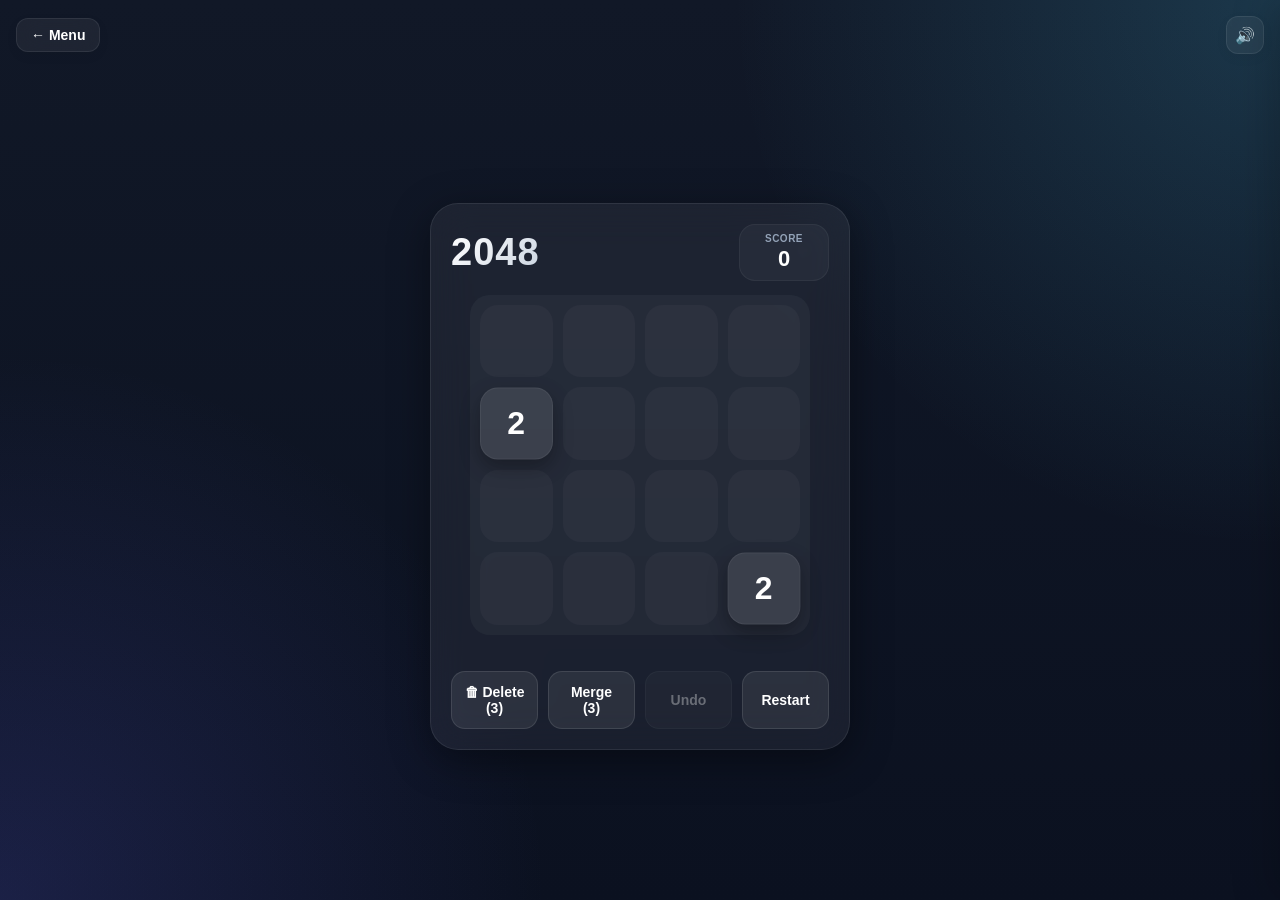
==== commit 8eda4c36: "Refactor responsive design and add scale adjustment Removed landscape orientation media query and ad" ====
--- a/games/2048/index.html
+++ b/games/2048/index.html
@@ -606,8 +606,7 @@
     .toast-local.show{opacity:1;transform:translateX(-50%) translateY(0);}
     body.dark-mode .toast-local{background:rgba(255,255,255,.12);}
 
-    /* MOBILES QUERFORMAT (Landscape Optimierung) */
-    @media (max-height: 550px) and (orientation: landscape) {
+    @media (max-height: 550px) {
       .container {
         padding: 50px 12px 6px;
         height: auto;
@@ -2221,6 +2220,27 @@
 
     // Start Game
     init();
+
+    function adjustScale() {
+      const gameBox = document.querySelector('.game-box');
+      if (!gameBox) return;
+      gameBox.style.transform = 'none';
+      
+      const windowHeight = window.innerHeight;
+      const headerHeight = 70;
+      const padding = 20;
+      const availableHeight = windowHeight - headerHeight - padding;
+      const boxHeight = gameBox.offsetHeight;
+      
+      if (boxHeight > availableHeight) {
+        const scale = Math.max(0.4, availableHeight / boxHeight);
+        gameBox.style.transform = `scale(${scale})`;
+        gameBox.style.transformOrigin = 'center center';
+      }
+    }
+    window.addEventListener('resize', adjustScale);
+    window.addEventListener('load', adjustScale);
+    setTimeout(adjustScale, 100);
   </script>
 </body>
 </html>
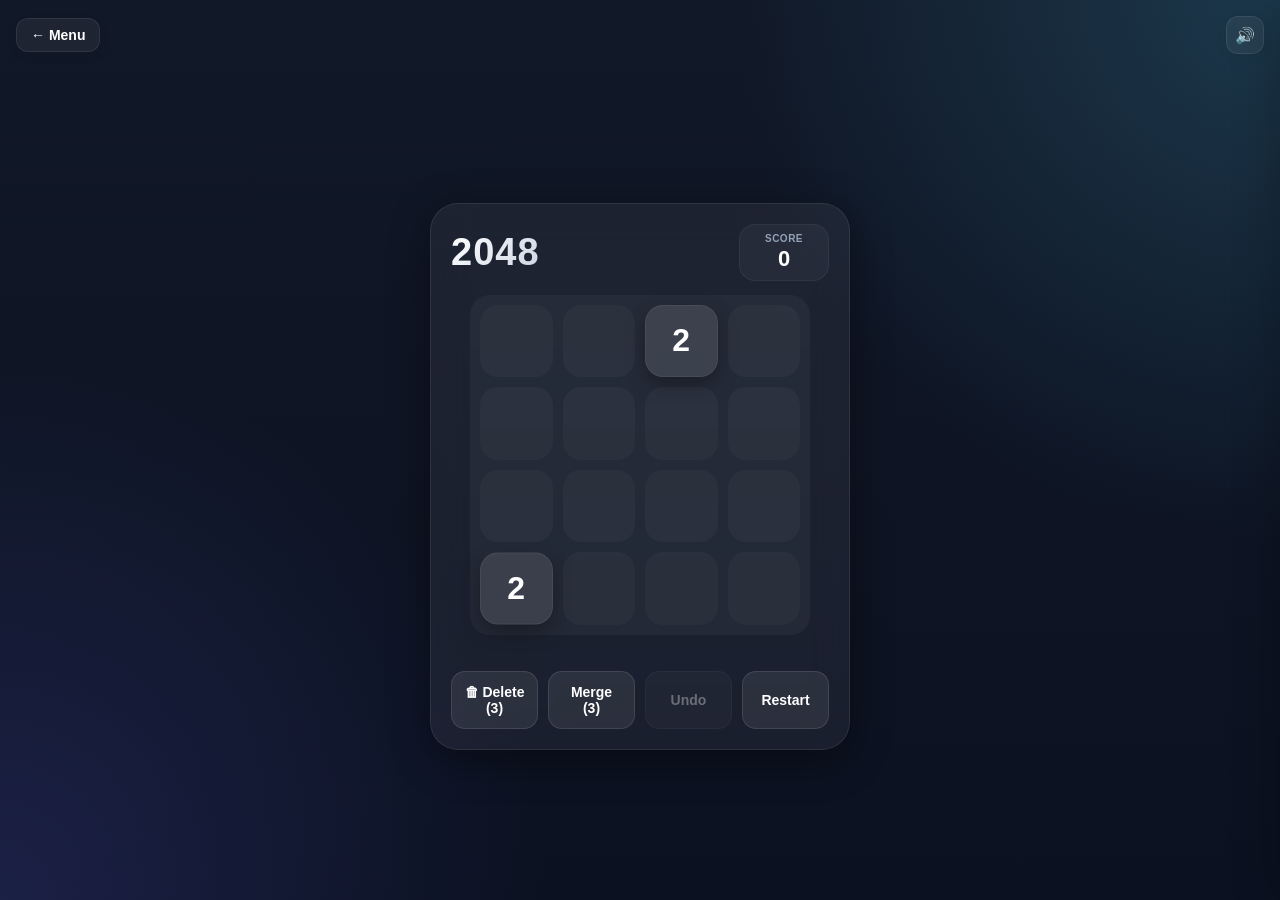
==== commit 005cf91f: "Refactor game box styles for improved layout Adjust game box scaling and positioning for better resp" ====
--- a/games/2048/index.html
+++ b/games/2048/index.html
@@ -609,8 +609,8 @@
     @media (max-height: 550px) {
       .container {
         padding: 50px 12px 6px;
-        height: auto;
-        min-height: 100vh;
+        height: 100%;
+        overflow: hidden;
       }
       
       .game-box {
@@ -2225,16 +2225,22 @@
       const gameBox = document.querySelector('.game-box');
       if (!gameBox) return;
       gameBox.style.transform = 'none';
+      gameBox.style.position = '';
+      gameBox.style.top = '';
+      gameBox.style.left = '';
       
       const windowHeight = window.innerHeight;
-      const headerHeight = 70;
+      const headerHeight = 60;
       const padding = 20;
       const availableHeight = windowHeight - headerHeight - padding;
       const boxHeight = gameBox.offsetHeight;
       
       if (boxHeight > availableHeight) {
-        const scale = Math.max(0.4, availableHeight / boxHeight);
-        gameBox.style.transform = `scale(${scale})`;
+        const scale = Math.max(0.45, availableHeight / boxHeight);
+        gameBox.style.position = 'absolute';
+        gameBox.style.top = 'calc(50% + 20px)';
+        gameBox.style.left = '50%';
+        gameBox.style.transform = `translate(-50%, -50%) scale(${scale})`;
         gameBox.style.transformOrigin = 'center center';
       }
     }
